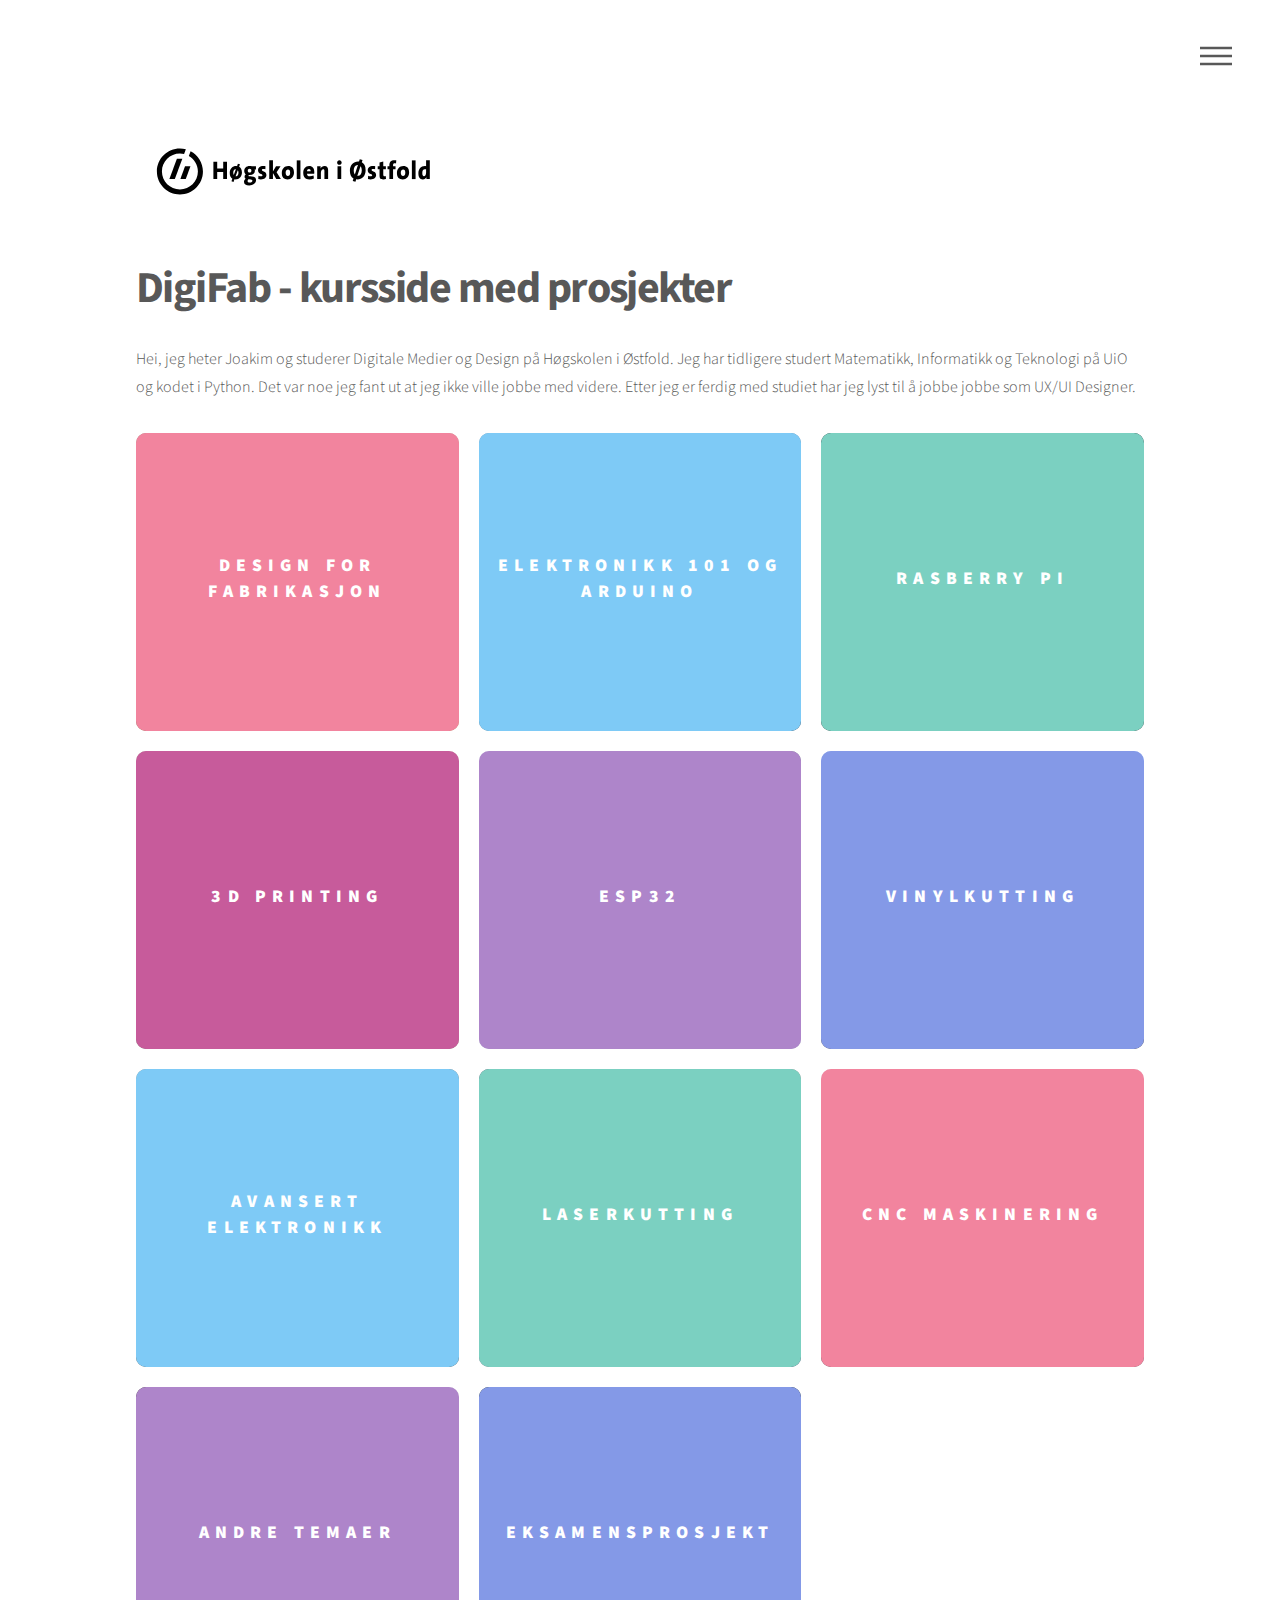
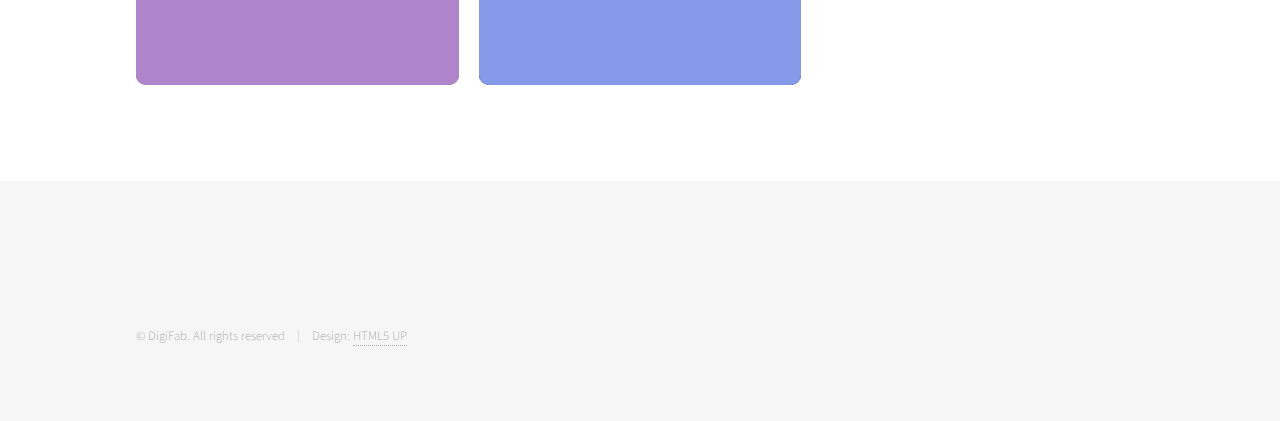
==== docs/index.html @ e762341c "meny, footer" ====
<!DOCTYPE HTML>
<!--
	Phantom by HTML5 UP
	html5up.net | @ajlkn
	Free for personal and commercial use under the CCA 3.0 license (html5up.net/license)
-->
<html>
	<head>
		<title>DigiFab Prosjekter</title>
		<meta charset="utf-8" />
		<meta name="viewport" content="width=device-width, initial-scale=1, user-scalable=no" />
		<link rel="stylesheet" href="assets/css/main.css" />
		<noscript><link rel="stylesheet" href="assets/css/noscript.css" /></noscript>
	</head>
	<body class="is-preload">
		<!-- Wrapper -->
			<div id="wrapper">

				<!-- Header -->
					<header id="header">
						<div class="inner">

							<!-- Logo -->
								<a href="index.html" class="logo">
									<span class="symbol"><img src="images/hiof-logo.svg"  >
								</a>

							<!-- Nav -->
							<nav>
								<ul>
									<li><a href="#menu">Menu</a></li>
								</ul>
							</nav>

						</div>
					</header>

					<!-- Menu -->
					<nav id="menu">
						<h2>Menu</h2>
						<ul>
							<li><a href="index.html">Home</a></li>
							<li><a href="elements.html">Elements</a></li>
						</ul>
					</nav>

				<!-- Main -->
					<div id="main">
						<div class="inner">
							<header>
								<h1>DigiFab - kursside med prosjekter</h1>
								<p>Hei, jeg heter Joakim og studerer Digitale Medier og Design på Høgskolen i Østfold. Jeg har tidligere studert Matematikk, Informatikk og Teknologi på UiO og kodet i Python.
									Det var noe jeg fant ut at jeg ikke ville jobbe med videre. Etter jeg er ferdig med studiet har jeg lyst til å jobbe jobbe som UX/UI Designer. </p>	
							</header>
							<section class="tiles">
								<article class="style1">
									<span class="image">
										<img src="images/pic01.jpg" alt="" />
									</span>
									<a href="design_for_fabrikasjon.html">
										<h2>Design for fabrikasjon</h2>
										<div class="content">
											<p>Sed nisl arcu euismod sit amet nisi lorem etiam dolor veroeros et feugiat.</p>
										</div>
									</a>
								</article>
								<article class="style2">
									<span class="image">
										<img src="images/pic02.jpg" alt="" />
									</span>
									<a href="generic.html">
										<h2>Elektronikk 101 og Arduino</h2>
										<div class="content">
											<p>Sed nisl arcu euismod sit amet nisi lorem etiam dolor veroeros et feugiat.</p>
										</div>
									</a>
								</article>
								<article class="style3">
									<span class="image">
										<img src="images/pic03.jpg" alt="" />
									</span>
									<a href="generic.html">
										<h2>Rasberry Pi</h2>
										<div class="content">
											<p>Sed nisl arcu euismod sit amet nisi lorem etiam dolor veroeros et feugiat.</p>
										</div>
									</a>
								</article>
								<article class="style4">
									<span class="image">
										<img src="images/pic04.jpg" alt="" />
									</span>
									<a href="generic.html">
										<h2>3D Printing</h2>
										<div class="content">
											<p>Sed nisl arcu euismod sit amet nisi lorem etiam dolor veroeros et feugiat.</p>
										</div>
									</a>
								</article>
								<article class="style5">
									<span class="image">
										<img src="images/pic05.jpg" alt="" />
									</span>
									<a href="generic.html">
										<h2>ESP32</h2>
										<div class="content">
											<p>Sed nisl arcu euismod sit amet nisi lorem etiam dolor veroeros et feugiat.</p>
										</div>
									</a>
								</article>
								<article class="style6">
									<span class="image">
										<img src="images/pic06.jpg" alt="" />
									</span>
									<a href="generic.html">
										<h2>Vinylkutting</h2>
										<div class="content">
											<p>Sed nisl arcu euismod sit amet nisi lorem etiam dolor veroeros et feugiat.</p>
										</div>
									</a>
								</article>
								<article class="style2">
									<span class="image">
										<img src="images/pic07.jpg" alt="" />
									</span>
									<a href="generic.html">
										<h2>Avansert elektronikk</h2>
										<div class="content">
											<p>Sed nisl arcu euismod sit amet nisi lorem etiam dolor veroeros et feugiat.</p>
										</div>
									</a>
								</article>
								<article class="style3">
									<span class="image">
										<img src="images/pic08.jpg" alt="" />
									</span>
									<a href="generic.html">
										<h2>Laserkutting</h2>
										<div class="content">
											<p>Sed nisl arcu euismod sit amet nisi lorem etiam dolor veroeros et feugiat.</p>
										</div>
									</a>
								</article>
								<article class="style1">
									<span class="image">
										<img src="images/pic09.jpg" alt="" />
									</span>
									<a href="generic.html">
										<h2>CNC Maskinering</h2>
										<div class="content">
											<p>Sed nisl arcu euismod sit amet nisi lorem etiam dolor veroeros et feugiat.</p>
										</div>
									</a>
								</article>
								<article class="style5">
									<span class="image">
										<img src="images/pic10.jpg" alt="" />
									</span>
									<a href="generic.html">
										<h2>Andre temaer</h2>
										<div class="content">
											<p>Sed nisl arcu euismod sit amet nisi lorem etiam dolor veroeros et feugiat.</p>
										</div>
									</a>
								</article>
								<article class="style6">
									<span class="image">
										<img src="images/pic11.jpg" alt="" />
									</span>
									<a href="generic.html">
										<h2>Eksamensprosjekt</h2>
										<div class="content">
											<p>Sed nisl arcu euismod sit amet nisi lorem etiam dolor veroeros et feugiat.</p>
										</div>
									</a>
								</article>

							</section>
						</div>
					</div>

				<!-- Footer -->
					<footer id="footer">
						<div class="inner">
							<ul class="copyright">
								<li>&copy; DigiFab. All rights reserved</li><li>Design: <a href="http://html5up.net">HTML5 UP</a></li>
							</ul>
						</div>
					</footer>

			</div>

		<!-- Scripts -->
			<script src="assets/js/jquery.min.js"></script>
			<script src="assets/js/browser.min.js"></script>
			<script src="assets/js/breakpoints.min.js"></script>
			<script src="assets/js/util.js"></script>
			<script src="assets/js/main.js"></script>

	</body>
</html>
---- docs/assets/css/main.css ----
@import url(fontawesome-all.min.css);
@import url("https://fonts.googleapis.com/css?family=Source+Sans+Pro:300,700,900");

/*
	Phantom by HTML5 UP
	html5up.net | @ajlkn
	Free for personal and commercial use under the CCA 3.0 license (html5up.net/license)
*/

html, body, div, span, applet, object,
iframe, h1, h2, h3, h4, h5, h6, p, blockquote,
pre, a, abbr, acronym, address, big, cite,
code, del, dfn, em, img, ins, kbd, q, s, samp,
small, strike, strong, sub, sup, tt, var, b,
u, i, center, dl, dt, dd, ol, ul, li, fieldset,
form, label, legend, table, caption, tbody,
tfoot, thead, tr, th, td, article, aside,
canvas, details, embed, figure, figcaption,
footer, header, hgroup, menu, nav, output, ruby,
section, summary, time, mark, audio, video {
	margin: 0;
	padding: 0;
	border: 0;
	font-size: 100%;
	font: inherit;
	vertical-align: baseline;}

article, aside, details, figcaption, figure,
footer, header, hgroup, menu, nav, section {
	display: block;}

body {
	line-height: 1;
}

ol, ul {
	list-style: none;
}

blockquote, q {
	quotes: none;
}

	blockquote:before, blockquote:after, q:before, q:after {
		content: '';
		content: none;
	}

table {
	border-collapse: collapse;
	border-spacing: 0;
}

body {
	-webkit-text-size-adjust: none;
}

mark {
	background-color: transparent;
	color: inherit;
}

input::-moz-focus-inner {
	border: 0;
	padding: 0;
}

input, select, textarea {
	-moz-appearance: none;
	-webkit-appearance: none;
	-ms-appearance: none;
	appearance: none;
}

/* Basic */

	@-ms-viewport {
		width: device-width;
	}

	body {
		-ms-overflow-style: scrollbar;
	}

	@media screen and (max-width: 480px) {

		html, body {
			min-width: 320px;
		}

	}

	html {
		box-sizing: border-box;
	}

	*, *:before, *:after {
		box-sizing: inherit;
	}

	body {
		background: #ffffff;
	}

		body.is-preload *, body.is-preload *:before, body.is-preload *:after {
			-moz-animation: none !important;
			-webkit-animation: none !important;
			-ms-animation: none !important;
			animation: none !important;
			-moz-transition: none !important;
			-webkit-transition: none !important;
			-ms-transition: none !important;
			transition: none !important;
		}

/* Type */

	body, input, select, textarea {
		color: #585858;
		font-family: "Source Sans Pro", Helvetica, sans-serif;
		font-size: 16pt;
		font-weight: 300;
		line-height: 1.75;
	}

		@media screen and (max-width: 1680px) {

			body, input, select, textarea {
				font-size: 14pt;
			}

		}

		@media screen and (max-width: 1280px) {

			body, input, select, textarea {
				font-size: 12pt;
			}

		}

	a {
		-moz-transition: border-bottom-color 0.2s ease, color 0.2s ease;
		-webkit-transition: border-bottom-color 0.2s ease, color 0.2s ease;
		-ms-transition: border-bottom-color 0.2s ease, color 0.2s ease;
		transition: border-bottom-color 0.2s ease, color 0.2s ease;
		text-decoration: none;
		color: #585858;
		border-bottom: dotted 1px rgba(88, 88, 88, 0.5);
	}

		a:hover {
			border-bottom-color: transparent;
			color: #f2849e !important;
		}

	strong, b {
		font-weight: 900;
	}

	em, i {
		font-style: italic;
	}

	p {
		margin: 0 0 2em 0;
	}

	h1 {
		font-size: 2.75em;
		font-weight: 700;
		line-height: 1.3;
		margin: 0 0 1em 0;
		letter-spacing: -0.035em;
	}

		h1 a {
			color: inherit;
		}

		@media screen and (max-width: 736px) {

			h1 {
				font-size: 2em;
				margin: 0 0 1em 0;
			}

		}

		@media screen and (max-width: 360px) {

			h1 {
				font-size: 1.75em;
			}

		}

	h2, h3, h4, h5, h6 {
		font-weight: 900;
		line-height: 1.5;
		margin: 0 0 2em 0;
		text-transform: uppercase;
		letter-spacing: 0.35em;
	}

		h2 a, h3 a, h4 a, h5 a, h6 a {
			color: inherit;
		}

	h2 {
		font-size: 1.1em;
	}

	h3 {
		font-size: 1em;
	}

	h4 {
		font-size: 0.8em;
	}

	h5 {
		font-size: 0.8em;
	}

	h6 {
		font-size: 0.8em;
	}

	@media screen and (max-width: 980px) {

		h1 br, h2 br, h3 br, h4 br, h5 br, h6 br {
			display: none;
		}

	}

	@media screen and (max-width: 736px) {

		h2 {
			font-size: 1em;
		}

		h3 {
			font-size: 0.8em;
		}

	}

	sub {
		font-size: 0.8em;
		position: relative;
		top: 0.5em;
	}

	sup {
		font-size: 0.8em;
		position: relative;
		top: -0.5em;
	}

	blockquote {
		border-left: solid 4px #c9c9c9;
		font-style: italic;
		margin: 0 0 2em 0;
		padding: 0.5em 0 0.5em 2em;
	}

	code {
		background: rgba(144, 144, 144, 0.075);
		border-radius: 4px;
		border: solid 1px #c9c9c9;
		font-family: "Courier New", monospace;
		font-size: 0.9em;
		margin: 0 0.25em;
		padding: 0.25em 0.65em;
	}

	pre {
		-webkit-overflow-scrolling: touch;
		font-family: "Courier New", monospace;
		font-size: 0.9em;
		margin: 0 0 2em 0;
	}

		pre code {
			display: block;
			line-height: 1.75;
			padding: 1em 1.5em;
			overflow-x: auto;
		}

	hr {
		border: 0;
		border-bottom: solid 1px #c9c9c9;
		margin: 2em 0;
	}

		hr.major {
			margin: 3em 0;
		}

	.align-left {
		text-align: left;
	}

	.align-center {
		text-align: center;
	}

	.align-right {
		text-align: right;
	}

/* Row */

	.row {
		display: flex;
		flex-wrap: wrap;
		box-sizing: border-box;
		align-items: stretch;
	}

		.row > * {
			box-sizing: border-box;
		}

		.row.gtr-uniform > * > :last-child {
			margin-bottom: 0;
		}

		.row.aln-left {
			justify-content: flex-start;
		}

		.row.aln-center {
			justify-content: center;
		}

		.row.aln-right {
			justify-content: flex-end;
		}

		.row.aln-top {
			align-items: flex-start;
		}

		.row.aln-middle {
			align-items: center;
		}

		.row.aln-bottom {
			align-items: flex-end;
		}

		.row > .imp {
			order: -1;
		}

		.row > .col-1 {
			width: 8.33333%;
		}

		.row > .off-1 {
			margin-left: 8.33333%;
		}

		.row > .col-2 {
			width: 16.66667%;
		}

		.row > .off-2 {
			margin-left: 16.66667%;
		}

		.row > .col-3 {
			width: 25%;
		}

		.row > .off-3 {
			margin-left: 25%;
		}

		.row > .col-4 {
			width: 33.33333%;
		}

		.row > .off-4 {
			margin-left: 33.33333%;
		}

		.row > .col-5 {
			width: 41.66667%;
		}

		.row > .off-5 {
			margin-left: 41.66667%;
		}

		.row > .col-6 {
			width: 50%;
		}

		.row > .off-6 {
			margin-left: 50%;
		}

		.row > .col-7 {
			width: 58.33333%;
		}

		.row > .off-7 {
			margin-left: 58.33333%;
		}

		.row > .col-8 {
			width: 66.66667%;
		}

		.row > .off-8 {
			margin-left: 66.66667%;
		}

		.row > .col-9 {
			width: 75%;
		}

		.row > .off-9 {
			margin-left: 75%;
		}

		.row > .col-10 {
			width: 83.33333%;
		}

		.row > .off-10 {
			margin-left: 83.33333%;
		}

		.row > .col-11 {
			width: 91.66667%;
		}

		.row > .off-11 {
			margin-left: 91.66667%;
		}

		.row > .col-12 {
			width: 100%;
		}

		.row > .off-12 {
			margin-left: 100%;
		}

		.row.gtr-0 {
			margin-top: 0;
			margin-left: 0em;
		}

			.row.gtr-0 > * {
				padding: 0 0 0 0em;
			}

			.row.gtr-0.gtr-uniform {
				margin-top: 0em;
			}

				.row.gtr-0.gtr-uniform > * {
					padding-top: 0em;
				}

		.row.gtr-25 {
			margin-top: 0;
			margin-left: -0.5em;
		}

			.row.gtr-25 > * {
				padding: 0 0 0 0.5em;
			}

			.row.gtr-25.gtr-uniform {
				margin-top: -0.5em;
			}

				.row.gtr-25.gtr-uniform > * {
					padding-top: 0.5em;
				}

		.row.gtr-50 {
			margin-top: 0;
			margin-left: -1em;
		}

			.row.gtr-50 > * {
				padding: 0 0 0 1em;
			}

			.row.gtr-50.gtr-uniform {
				margin-top: -1em;
			}

				.row.gtr-50.gtr-uniform > * {
					padding-top: 1em;
				}

		.row {
			margin-top: 0;
			margin-left: -2em;
		}

			.row > * {
				padding: 0 0 0 2em;
			}

			.row.gtr-uniform {
				margin-top: -2em;
			}

				.row.gtr-uniform > * {
					padding-top: 2em;
				}

		.row.gtr-150 {
			margin-top: 0;
			margin-left: -3em;
		}

			.row.gtr-150 > * {
				padding: 0 0 0 3em;
			}

			.row.gtr-150.gtr-uniform {
				margin-top: -3em;
			}

				.row.gtr-150.gtr-uniform > * {
					padding-top: 3em;
				}

		.row.gtr-200 {
			margin-top: 0;
			margin-left: -4em;
		}

			.row.gtr-200 > * {
				padding: 0 0 0 4em;
			}

			.row.gtr-200.gtr-uniform {
				margin-top: -4em;
			}

				.row.gtr-200.gtr-uniform > * {
					padding-top: 4em;
				}

		@media screen and (max-width: 1680px) {

			.row {
				display: flex;
				flex-wrap: wrap;
				box-sizing: border-box;
				align-items: stretch;
			}

				.row > * {
					box-sizing: border-box;
				}

				.row.gtr-uniform > * > :last-child {
					margin-bottom: 0;
				}

				.row.aln-left {
					justify-content: flex-start;
				}

				.row.aln-center {
					justify-content: center;
				}

				.row.aln-right {
					justify-content: flex-end;
				}

				.row.aln-top {
					align-items: flex-start;
				}

				.row.aln-middle {
					align-items: center;
				}

				.row.aln-bottom {
					align-items: flex-end;
				}

				.row > .imp-xlarge {
					order: -1;
				}

				.row > .col-1-xlarge {
					width: 8.33333%;
				}

				.row > .off-1-xlarge {
					margin-left: 8.33333%;
				}

				.row > .col-2-xlarge {
					width: 16.66667%;
				}

				.row > .off-2-xlarge {
					margin-left: 16.66667%;
				}

				.row > .col-3-xlarge {
					width: 25%;
				}

				.row > .off-3-xlarge {
					margin-left: 25%;
				}

				.row > .col-4-xlarge {
					width: 33.33333%;
				}

				.row > .off-4-xlarge {
					margin-left: 33.33333%;
				}

				.row > .col-5-xlarge {
					width: 41.66667%;
				}

				.row > .off-5-xlarge {
					margin-left: 41.66667%;
				}

				.row > .col-6-xlarge {
					width: 50%;
				}

				.row > .off-6-xlarge {
					margin-left: 50%;
				}

				.row > .col-7-xlarge {
					width: 58.33333%;
				}

				.row > .off-7-xlarge {
					margin-left: 58.33333%;
				}

				.row > .col-8-xlarge {
					width: 66.66667%;
				}

				.row > .off-8-xlarge {
					margin-left: 66.66667%;
				}

				.row > .col-9-xlarge {
					width: 75%;
				}

				.row > .off-9-xlarge {
					margin-left: 75%;
				}

				.row > .col-10-xlarge {
					width: 83.33333%;
				}

				.row > .off-10-xlarge {
					margin-left: 83.33333%;
				}

				.row > .col-11-xlarge {
					width: 91.66667%;
				}

				.row > .off-11-xlarge {
					margin-left: 91.66667%;
				}

				.row > .col-12-xlarge {
					width: 100%;
				}

				.row > .off-12-xlarge {
					margin-left: 100%;
				}

				.row.gtr-0 {
					margin-top: 0;
					margin-left: 0em;
				}

					.row.gtr-0 > * {
						padding: 0 0 0 0em;
					}

					.row.gtr-0.gtr-uniform {
						margin-top: 0em;
					}

						.row.gtr-0.gtr-uniform > * {
							padding-top: 0em;
						}

				.row.gtr-25 {
					margin-top: 0;
					margin-left: -0.5em;
				}

					.row.gtr-25 > * {
						padding: 0 0 0 0.5em;
					}

					.row.gtr-25.gtr-uniform {
						margin-top: -0.5em;
					}

						.row.gtr-25.gtr-uniform > * {
							padding-top: 0.5em;
						}

				.row.gtr-50 {
					margin-top: 0;
					margin-left: -1em;
				}

					.row.gtr-50 > * {
						padding: 0 0 0 1em;
					}

					.row.gtr-50.gtr-uniform {
						margin-top: -1em;
					}

						.row.gtr-50.gtr-uniform > * {
							padding-top: 1em;
						}

				.row {
					margin-top: 0;
					margin-left: -2em;
				}

					.row > * {
						padding: 0 0 0 2em;
					}

					.row.gtr-uniform {
						margin-top: -2em;
					}

						.row.gtr-uniform > * {
							padding-top: 2em;
						}

				.row.gtr-150 {
					margin-top: 0;
					margin-left: -3em;
				}

					.row.gtr-150 > * {
						padding: 0 0 0 3em;
					}

					.row.gtr-150.gtr-uniform {
						margin-top: -3em;
					}

						.row.gtr-150.gtr-uniform > * {
							padding-top: 3em;
						}

				.row.gtr-200 {
					margin-top: 0;
					margin-left: -4em;
				}

					.row.gtr-200 > * {
						padding: 0 0 0 4em;
					}

					.row.gtr-200.gtr-uniform {
						margin-top: -4em;
					}

						.row.gtr-200.gtr-uniform > * {
							padding-top: 4em;
						}

		}

		@media screen and (max-width: 1280px) {

			.row {
				display: flex;
				flex-wrap: wrap;
				box-sizing: border-box;
				align-items: stretch;
			}

				.row > * {
					box-sizing: border-box;
				}

				.row.gtr-uniform > * > :last-child {
					margin-bottom: 0;
				}

				.row.aln-left {
					justify-content: flex-start;
				}

				.row.aln-center {
					justify-content: center;
				}

				.row.aln-right {
					justify-content: flex-end;
				}

				.row.aln-top {
					align-items: flex-start;
				}

				.row.aln-middle {
					align-items: center;
				}

				.row.aln-bottom {
					align-items: flex-end;
				}

				.row > .imp-large {
					order: -1;
				}

				.row > .col-1-large {
					width: 8.33333%;
				}

				.row > .off-1-large {
					margin-left: 8.33333%;
				}

				.row > .col-2-large {
					width: 16.66667%;
				}

				.row > .off-2-large {
					margin-left: 16.66667%;
				}

				.row > .col-3-large {
					width: 25%;
				}

				.row > .off-3-large {
					margin-left: 25%;
				}

				.row > .col-4-large {
					width: 33.33333%;
				}

				.row > .off-4-large {
					margin-left: 33.33333%;
				}

				.row > .col-5-large {
					width: 41.66667%;
				}

				.row > .off-5-large {
					margin-left: 41.66667%;
				}

				.row > .col-6-large {
					width: 50%;
				}

				.row > .off-6-large {
					margin-left: 50%;
				}

				.row > .col-7-large {
					width: 58.33333%;
				}

				.row > .off-7-large {
					margin-left: 58.33333%;
				}

				.row > .col-8-large {
					width: 66.66667%;
				}

				.row > .off-8-large {
					margin-left: 66.66667%;
				}

				.row > .col-9-large {
					width: 75%;
				}

				.row > .off-9-large {
					margin-left: 75%;
				}

				.row > .col-10-large {
					width: 83.33333%;
				}

				.row > .off-10-large {
					margin-left: 83.33333%;
				}

				.row > .col-11-large {
					width: 91.66667%;
				}

				.row > .off-11-large {
					margin-left: 91.66667%;
				}

				.row > .col-12-large {
					width: 100%;
				}

				.row > .off-12-large {
					margin-left: 100%;
				}

				.row.gtr-0 {
					margin-top: 0;
					margin-left: 0em;
				}

					.row.gtr-0 > * {
						padding: 0 0 0 0em;
					}

					.row.gtr-0.gtr-uniform {
						margin-top: 0em;
					}

						.row.gtr-0.gtr-uniform > * {
							padding-top: 0em;
						}

				.row.gtr-25 {
					margin-top: 0;
					margin-left: -0.5em;
				}

					.row.gtr-25 > * {
						padding: 0 0 0 0.5em;
					}

					.row.gtr-25.gtr-uniform {
						margin-top: -0.5em;
					}

						.row.gtr-25.gtr-uniform > * {
							padding-top: 0.5em;
						}

				.row.gtr-50 {
					margin-top: 0;
					margin-left: -1em;
				}

					.row.gtr-50 > * {
						padding: 0 0 0 1em;
					}

					.row.gtr-50.gtr-uniform {
						margin-top: -1em;
					}

						.row.gtr-50.gtr-uniform > * {
							padding-top: 1em;
						}

				.row {
					margin-top: 0;
					margin-left: -2em;
				}

					.row > * {
						padding: 0 0 0 2em;
					}

					.row.gtr-uniform {
						margin-top: -2em;
					}

						.row.gtr-uniform > * {
							padding-top: 2em;
						}

				.row.gtr-150 {
					margin-top: 0;
					margin-left: -3em;
				}

					.row.gtr-150 > * {
						padding: 0 0 0 3em;
					}

					.row.gtr-150.gtr-uniform {
						margin-top: -3em;
					}

						.row.gtr-150.gtr-uniform > * {
							padding-top: 3em;
						}

				.row.gtr-200 {
					margin-top: 0;
					margin-left: -4em;
				}

					.row.gtr-200 > * {
						padding: 0 0 0 4em;
					}

					.row.gtr-200.gtr-uniform {
						margin-top: -4em;
					}

						.row.gtr-200.gtr-uniform > * {
							padding-top: 4em;
						}

		}

		@media screen and (max-width: 980px) {

			.row {
				display: flex;
				flex-wrap: wrap;
				box-sizing: border-box;
				align-items: stretch;
			}

				.row > * {
					box-sizing: border-box;
				}

				.row.gtr-uniform > * > :last-child {
					margin-bottom: 0;
				}

				.row.aln-left {
					justify-content: flex-start;
				}

				.row.aln-center {
					justify-content: center;
				}

				.row.aln-right {
					justify-content: flex-end;
				}

				.row.aln-top {
					align-items: flex-start;
				}

				.row.aln-middle {
					align-items: center;
				}

				.row.aln-bottom {
					align-items: flex-end;
				}

				.row > .imp-medium {
					order: -1;
				}

				.row > .col-1-medium {
					width: 8.33333%;
				}

				.row > .off-1-medium {
					margin-left: 8.33333%;
				}

				.row > .col-2-medium {
					width: 16.66667%;
				}

				.row > .off-2-medium {
					margin-left: 16.66667%;
				}

				.row > .col-3-medium {
					width: 25%;
				}

				.row > .off-3-medium {
					margin-left: 25%;
				}

				.row > .col-4-medium {
					width: 33.33333%;
				}

				.row > .off-4-medium {
					margin-left: 33.33333%;
				}

				.row > .col-5-medium {
					width: 41.66667%;
				}

				.row > .off-5-medium {
					margin-left: 41.66667%;
				}

				.row > .col-6-medium {
					width: 50%;
				}

				.row > .off-6-medium {
					margin-left: 50%;
				}

				.row > .col-7-medium {
					width: 58.33333%;
				}

				.row > .off-7-medium {
					margin-left: 58.33333%;
				}

				.row > .col-8-medium {
					width: 66.66667%;
				}

				.row > .off-8-medium {
					margin-left: 66.66667%;
				}

				.row > .col-9-medium {
					width: 75%;
				}

				.row > .off-9-medium {
					margin-left: 75%;
				}

				.row > .col-10-medium {
					width: 83.33333%;
				}

				.row > .off-10-medium {
					margin-left: 83.33333%;
				}

				.row > .col-11-medium {
					width: 91.66667%;
				}

				.row > .off-11-medium {
					margin-left: 91.66667%;
				}

				.row > .col-12-medium {
					width: 100%;
				}

				.row > .off-12-medium {
					margin-left: 100%;
				}

				.row.gtr-0 {
					margin-top: 0;
					margin-left: 0em;
				}

					.row.gtr-0 > * {
						padding: 0 0 0 0em;
					}

					.row.gtr-0.gtr-uniform {
						margin-top: 0em;
					}

						.row.gtr-0.gtr-uniform > * {
							padding-top: 0em;
						}

				.row.gtr-25 {
					margin-top: 0;
					margin-left: -0.375em;
				}

					.row.gtr-25 > * {
						padding: 0 0 0 0.375em;
					}

					.row.gtr-25.gtr-uniform {
						margin-top: -0.375em;
					}

						.row.gtr-25.gtr-uniform > * {
							padding-top: 0.375em;
						}

				.row.gtr-50 {
					margin-top: 0;
					margin-left: -0.75em;
				}

					.row.gtr-50 > * {
						padding: 0 0 0 0.75em;
					}

					.row.gtr-50.gtr-uniform {
						margin-top: -0.75em;
					}

						.row.gtr-50.gtr-uniform > * {
							padding-top: 0.75em;
						}

				.row {
					margin-top: 0;
					margin-left: -1.5em;
				}

					.row > * {
						padding: 0 0 0 1.5em;
					}

					.row.gtr-uniform {
						margin-top: -1.5em;
					}

						.row.gtr-uniform > * {
							padding-top: 1.5em;
						}

				.row.gtr-150 {
					margin-top: 0;
					margin-left: -2.25em;
				}

					.row.gtr-150 > * {
						padding: 0 0 0 2.25em;
					}

					.row.gtr-150.gtr-uniform {
						margin-top: -2.25em;
					}

						.row.gtr-150.gtr-uniform > * {
							padding-top: 2.25em;
						}

				.row.gtr-200 {
					margin-top: 0;
					margin-left: -3em;
				}

					.row.gtr-200 > * {
						padding: 0 0 0 3em;
					}

					.row.gtr-200.gtr-uniform {
						margin-top: -3em;
					}

						.row.gtr-200.gtr-uniform > * {
							padding-top: 3em;
						}

		}

		@media screen and (max-width: 736px) {

			.row {
				display: flex;
				flex-wrap: wrap;
				box-sizing: border-box;
				align-items: stretch;
			}

				.row > * {
					box-sizing: border-box;
				}

				.row.gtr-uniform > * > :last-child {
					margin-bottom: 0;
				}

				.row.aln-left {
					justify-content: flex-start;
				}

				.row.aln-center {
					justify-content: center;
				}

				.row.aln-right {
					justify-content: flex-end;
				}

				.row.aln-top {
					align-items: flex-start;
				}

				.row.aln-middle {
					align-items: center;
				}

				.row.aln-bottom {
					align-items: flex-end;
				}

				.row > .imp-small {
					order: -1;
				}

				.row > .col-1-small {
					width: 8.33333%;
				}

				.row > .off-1-small {
					margin-left: 8.33333%;
				}

				.row > .col-2-small {
					width: 16.66667%;
				}

				.row > .off-2-small {
					margin-left: 16.66667%;
				}

				.row > .col-3-small {
					width: 25%;
				}

				.row > .off-3-small {
					margin-left: 25%;
				}

				.row > .col-4-small {
					width: 33.33333%;
				}

				.row > .off-4-small {
					margin-left: 33.33333%;
				}

				.row > .col-5-small {
					width: 41.66667%;
				}

				.row > .off-5-small {
					margin-left: 41.66667%;
				}

				.row > .col-6-small {
					width: 50%;
				}

				.row > .off-6-small {
					margin-left: 50%;
				}

				.row > .col-7-small {
					width: 58.33333%;
				}

				.row > .off-7-small {
					margin-left: 58.33333%;
				}

				.row > .col-8-small {
					width: 66.66667%;
				}

				.row > .off-8-small {
					margin-left: 66.66667%;
				}

				.row > .col-9-small {
					width: 75%;
				}

				.row > .off-9-small {
					margin-left: 75%;
				}

				.row > .col-10-small {
					width: 83.33333%;
				}

				.row > .off-10-small {
					margin-left: 83.33333%;
				}

				.row > .col-11-small {
					width: 91.66667%;
				}

				.row > .off-11-small {
					margin-left: 91.66667%;
				}

				.row > .col-12-small {
					width: 100%;
				}

				.row > .off-12-small {
					margin-left: 100%;
				}

				.row.gtr-0 {
					margin-top: 0;
					margin-left: 0em;
				}

					.row.gtr-0 > * {
						padding: 0 0 0 0em;
					}

					.row.gtr-0.gtr-uniform {
						margin-top: 0em;
					}

						.row.gtr-0.gtr-uniform > * {
							padding-top: 0em;
						}

				.row.gtr-25 {
					margin-top: 0;
					margin-left: -0.25em;
				}

					.row.gtr-25 > * {
						padding: 0 0 0 0.25em;
					}

					.row.gtr-25.gtr-uniform {
						margin-top: -0.25em;
					}

						.row.gtr-25.gtr-uniform > * {
							padding-top: 0.25em;
						}

				.row.gtr-50 {
					margin-top: 0;
					margin-left: -0.5em;
				}

					.row.gtr-50 > * {
						padding: 0 0 0 0.5em;
					}

					.row.gtr-50.gtr-uniform {
						margin-top: -0.5em;
					}

						.row.gtr-50.gtr-uniform > * {
							padding-top: 0.5em;
						}

				.row {
					margin-top: 0;
					margin-left: -1em;
				}

					.row > * {
						padding: 0 0 0 1em;
					}

					.row.gtr-uniform {
						margin-top: -1em;
					}

						.row.gtr-uniform > * {
							padding-top: 1em;
						}

				.row.gtr-150 {
					margin-top: 0;
					margin-left: -1.5em;
				}

					.row.gtr-150 > * {
						padding: 0 0 0 1.5em;
					}

					.row.gtr-150.gtr-uniform {
						margin-top: -1.5em;
					}

						.row.gtr-150.gtr-uniform > * {
							padding-top: 1.5em;
						}

				.row.gtr-200 {
					margin-top: 0;
					margin-left: -2em;
				}

					.row.gtr-200 > * {
						padding: 0 0 0 2em;
					}

					.row.gtr-200.gtr-uniform {
						margin-top: -2em;
					}

						.row.gtr-200.gtr-uniform > * {
							padding-top: 2em;
						}

		}

		@media screen and (max-width: 480px) {

			.row {
				display: flex;
				flex-wrap: wrap;
				box-sizing: border-box;
				align-items: stretch;
			}

				.row > * {
					box-sizing: border-box;
				}

				.row.gtr-uniform > * > :last-child {
					margin-bottom: 0;
				}

				.row.aln-left {
					justify-content: flex-start;
				}

				.row.aln-center {
					justify-content: center;
				}

				.row.aln-right {
					justify-content: flex-end;
				}

				.row.aln-top {
					align-items: flex-start;
				}

				.row.aln-middle {
					align-items: center;
				}

				.row.aln-bottom {
					align-items: flex-end;
				}

				.row > .imp-xsmall {
					order: -1;
				}

				.row > .col-1-xsmall {
					width: 8.33333%;
				}

				.row > .off-1-xsmall {
					margin-left: 8.33333%;
				}

				.row > .col-2-xsmall {
					width: 16.66667%;
				}

				.row > .off-2-xsmall {
					margin-left: 16.66667%;
				}

				.row > .col-3-xsmall {
					width: 25%;
				}

				.row > .off-3-xsmall {
					margin-left: 25%;
				}

				.row > .col-4-xsmall {
					width: 33.33333%;
				}

				.row > .off-4-xsmall {
					margin-left: 33.33333%;
				}

				.row > .col-5-xsmall {
					width: 41.66667%;
				}

				.row > .off-5-xsmall {
					margin-left: 41.66667%;
				}

				.row > .col-6-xsmall {
					width: 50%;
				}

				.row > .off-6-xsmall {
					margin-left: 50%;
				}

				.row > .col-7-xsmall {
					width: 58.33333%;
				}

				.row > .off-7-xsmall {
					margin-left: 58.33333%;
				}

				.row > .col-8-xsmall {
					width: 66.66667%;
				}

				.row > .off-8-xsmall {
					margin-left: 66.66667%;
				}

				.row > .col-9-xsmall {
					width: 75%;
				}

				.row > .off-9-xsmall {
					margin-left: 75%;
				}

				.row > .col-10-xsmall {
					width: 83.33333%;
				}

				.row > .off-10-xsmall {
					margin-left: 83.33333%;
				}

				.row > .col-11-xsmall {
					width: 91.66667%;
				}

				.row > .off-11-xsmall {
					margin-left: 91.66667%;
				}

				.row > .col-12-xsmall {
					width: 100%;
				}

				.row > .off-12-xsmall {
					margin-left: 100%;
				}

				.row.gtr-0 {
					margin-top: 0;
					margin-left: 0em;
				}

					.row.gtr-0 > * {
						padding: 0 0 0 0em;
					}

					.row.gtr-0.gtr-uniform {
						margin-top: 0em;
					}

						.row.gtr-0.gtr-uniform > * {
							padding-top: 0em;
						}

				.row.gtr-25 {
					margin-top: 0;
					margin-left: -0.25em;
				}

					.row.gtr-25 > * {
						padding: 0 0 0 0.25em;
					}

					.row.gtr-25.gtr-uniform {
						margin-top: -0.25em;
					}

						.row.gtr-25.gtr-uniform > * {
							padding-top: 0.25em;
						}

				.row.gtr-50 {
					margin-top: 0;
					margin-left: -0.5em;
				}

					.row.gtr-50 > * {
						padding: 0 0 0 0.5em;
					}

					.row.gtr-50.gtr-uniform {
						margin-top: -0.5em;
					}

						.row.gtr-50.gtr-uniform > * {
							padding-top: 0.5em;
						}

				.row {
					margin-top: 0;
					margin-left: -1em;
				}

					.row > * {
						padding: 0 0 0 1em;
					}

					.row.gtr-uniform {
						margin-top: -1em;
					}

						.row.gtr-uniform > * {
							padding-top: 1em;
						}

				.row.gtr-150 {
					margin-top: 0;
					margin-left: -1.5em;
				}

					.row.gtr-150 > * {
						padding: 0 0 0 1.5em;
					}

					.row.gtr-150.gtr-uniform {
						margin-top: -1.5em;
					}

						.row.gtr-150.gtr-uniform > * {
							padding-top: 1.5em;
						}

				.row.gtr-200 {
					margin-top: 0;
					margin-left: -2em;
				}

					.row.gtr-200 > * {
						padding: 0 0 0 2em;
					}

					.row.gtr-200.gtr-uniform {
						margin-top: -2em;
					}

						.row.gtr-200.gtr-uniform > * {
							padding-top: 2em;
						}

		}

/* Section/Article */

	section.special, article.special {
		text-align: center;
	}

	header p {
		margin-top: -1em;
	}

	@media screen and (max-width: 736px) {

		header p {
			margin-top: 0;
		}

	}

/* Icon */

	.icon {
		text-decoration: none;
		border-bottom: none;
		position: relative;
	}

		.icon:before {
			-moz-osx-font-smoothing: grayscale;
			-webkit-font-smoothing: antialiased;
			display: inline-block;
			font-style: normal;
			font-variant: normal;
			text-rendering: auto;
			line-height: 1;
			text-transform: none !important;
			font-family: 'Font Awesome 5 Free';
			font-weight: 400;
		}

		.icon > .label {
			display: none;
		}

		.icon:before {
			line-height: inherit;
		}

		.icon.solid:before {
			font-weight: 900;
		}

		.icon.brands:before {
			font-family: 'Font Awesome 5 Brands';
		}

		.icon.style2 {
			-moz-transition: background-color 0.2s ease-in-out, color 0.2s ease-in-out, border-color 0.2s ease-in-out;
			-webkit-transition: background-color 0.2s ease-in-out, color 0.2s ease-in-out, border-color 0.2s ease-in-out;
			-ms-transition: background-color 0.2s ease-in-out, color 0.2s ease-in-out, border-color 0.2s ease-in-out;
			transition: background-color 0.2s ease-in-out, color 0.2s ease-in-out, border-color 0.2s ease-in-out;
			background-color: transparent;
			border: solid 1px #c9c9c9;
			border-radius: 4px;
			width: 2.65em;
			height: 2.65em;
			display: inline-block;
			text-align: center;
			line-height: 2.65em;
			color: inherit;
		}

			.icon.style2:before {
				font-size: 1.1em;
			}

			.icon.style2:hover {
				color: #f2849e;
				border-color: #f2849e;
			}

			.icon.style2:active {
				background-color: rgba(242, 132, 158, 0.1);
			}

/* List */

	ol {
		list-style: decimal;
		margin: 0 0 2em 0;
		padding-left: 1.25em;
	}

		ol li {
			padding-left: 0.25em;
		}

	ul {
		list-style: disc;
		margin: 0 0 2em 0;
		padding-left: 1em;
	}

		ul li {
			padding-left: 0.5em;
		}

		ul.alt {
			list-style: none;
			padding-left: 0;
		}

			ul.alt li {
				border-top: solid 1px #c9c9c9;
				padding: 0.5em 0;
			}

				ul.alt li:first-child {
					border-top: 0;
					padding-top: 0;
				}

	dl {
		margin: 0 0 2em 0;
	}

		dl dt {
			display: block;
			font-weight: 900;
			margin: 0 0 1em 0;
		}

		dl dd {
			margin-left: 2em;
		}

/* Actions */

	ul.actions {
		display: -moz-flex;
		display: -webkit-flex;
		display: -ms-flex;
		display: flex;
		cursor: default;
		list-style: none;
		margin-left: -1em;
		padding-left: 0;
	}

		ul.actions li {
			padding: 0 0 0 1em;
			vertical-align: middle;
		}

		ul.actions.special {
			-moz-justify-content: center;
			-webkit-justify-content: center;
			-ms-justify-content: center;
			justify-content: center;
			width: 100%;
			margin-left: 0;
		}

			ul.actions.special li:first-child {
				padding-left: 0;
			}

		ul.actions.stacked {
			-moz-flex-direction: column;
			-webkit-flex-direction: column;
			-ms-flex-direction: column;
			flex-direction: column;
			margin-left: 0;
		}

			ul.actions.stacked li {
				padding: 1.3em 0 0 0;
			}

				ul.actions.stacked li:first-child {
					padding-top: 0;
				}

		ul.actions.fit {
			width: calc(100% + 1em);
		}

			ul.actions.fit li {
				-moz-flex-grow: 1;
				-webkit-flex-grow: 1;
				-ms-flex-grow: 1;
				flex-grow: 1;
				-moz-flex-shrink: 1;
				-webkit-flex-shrink: 1;
				-ms-flex-shrink: 1;
				flex-shrink: 1;
				width: 100%;
			}

				ul.actions.fit li > * {
					width: 100%;
				}

			ul.actions.fit.stacked {
				width: 100%;
			}

		@media screen and (max-width: 480px) {

			ul.actions:not(.fixed) {
				-moz-flex-direction: column;
				-webkit-flex-direction: column;
				-ms-flex-direction: column;
				flex-direction: column;
				margin-left: 0;
				width: 100% !important;
			}

				ul.actions:not(.fixed) li {
					-moz-flex-grow: 1;
					-webkit-flex-grow: 1;
					-ms-flex-grow: 1;
					flex-grow: 1;
					-moz-flex-shrink: 1;
					-webkit-flex-shrink: 1;
					-ms-flex-shrink: 1;
					flex-shrink: 1;
					padding: 1em 0 0 0;
					text-align: center;
					width: 100%;
				}

					ul.actions:not(.fixed) li > * {
						width: 100%;
					}

					ul.actions:not(.fixed) li:first-child {
						padding-top: 0;
					}

					ul.actions:not(.fixed) li input[type="submit"],
					ul.actions:not(.fixed) li input[type="reset"],
					ul.actions:not(.fixed) li input[type="button"],
					ul.actions:not(.fixed) li button,
					ul.actions:not(.fixed) li .button {
						width: 100%;
					}

						ul.actions:not(.fixed) li input[type="submit"].icon:before,
						ul.actions:not(.fixed) li input[type="reset"].icon:before,
						ul.actions:not(.fixed) li input[type="button"].icon:before,
						ul.actions:not(.fixed) li button.icon:before,
						ul.actions:not(.fixed) li .button.icon:before {
							margin-left: -0.5rem;
						}

		}

/* Icons */

	ul.icons {
		cursor: default;
		list-style: none;
		padding-left: 0;
		margin: -1em 0 2em -1em;
	}

		ul.icons li {
			display: inline-block;
			padding: 1em 0 0 1em;
		}

/* Form */

	form {
		margin: 0 0 2em 0;
		overflow-x: hidden;
	}

		form > :last-child {
			margin-bottom: 0;
		}

		form > .fields {
			display: -moz-flex;
			display: -webkit-flex;
			display: -ms-flex;
			display: flex;
			-moz-flex-wrap: wrap;
			-webkit-flex-wrap: wrap;
			-ms-flex-wrap: wrap;
			flex-wrap: wrap;
			width: calc(100% + 3em);
			margin: -1.5em 0 2em -1.5em;
		}

			form > .fields > .field {
				-moz-flex-grow: 0;
				-webkit-flex-grow: 0;
				-ms-flex-grow: 0;
				flex-grow: 0;
				-moz-flex-shrink: 0;
				-webkit-flex-shrink: 0;
				-ms-flex-shrink: 0;
				flex-shrink: 0;
				padding: 1.5em 0 0 1.5em;
				width: calc(100% - 1.5em);
			}

				form > .fields > .field.half {
					width: calc(50% - 0.75em);
				}

				form > .fields > .field.third {
					width: calc(100%/3 - 0.5em);
				}

				form > .fields > .field.quarter {
					width: calc(25% - 0.375em);
				}

		@media screen and (max-width: 480px) {

			form > .fields {
				width: calc(100% + 3em);
				margin: -1.5em 0 2em -1.5em;
			}

				form > .fields > .field {
					padding: 1.5em 0 0 1.5em;
					width: calc(100% - 1.5em);
				}

					form > .fields > .field.half {
						width: calc(100% - 1.5em);
					}

					form > .fields > .field.third {
						width: calc(100% - 1.5em);
					}

					form > .fields > .field.quarter {
						width: calc(100% - 1.5em);
					}

		}

	label {
		display: block;
		font-size: 0.9em;
		font-weight: 900;
		margin: 0 0 1em 0;
	}

	input[type="text"],
	input[type="password"],
	input[type="email"],
	input[type="tel"],
	select,
	textarea {
		-moz-appearance: none;
		-webkit-appearance: none;
		-ms-appearance: none;
		appearance: none;
		background-color: transparent;
		border: none;
		border-radius: 0;
		border-bottom: solid 1px #c9c9c9;
		color: inherit;
		display: block;
		outline: 0;
		padding: 0;
		text-decoration: none;
		width: 100%;
	}

		input[type="text"]:invalid,
		input[type="password"]:invalid,
		input[type="email"]:invalid,
		input[type="tel"]:invalid,
		select:invalid,
		textarea:invalid {
			box-shadow: none;
		}

		input[type="text"]:focus,
		input[type="password"]:focus,
		input[type="email"]:focus,
		input[type="tel"]:focus,
		select:focus,
		textarea:focus {
			border-bottom-color: #f2849e;
			box-shadow: inset 0 -1px 0 0 #f2849e;
		}

	select {
		background-image: url("data:image/svg+xml;charset=utf8,%3Csvg xmlns='http://www.w3.org/2000/svg' width='40' height='40' preserveAspectRatio='none' viewBox='0 0 40 40'%3E%3Cpath d='M9.4,12.3l10.4,10.4l10.4-10.4c0.2-0.2,0.5-0.4,0.9-0.4c0.3,0,0.6,0.1,0.9,0.4l3.3,3.3c0.2,0.2,0.4,0.5,0.4,0.9 c0,0.4-0.1,0.6-0.4,0.9L20.7,31.9c-0.2,0.2-0.5,0.4-0.9,0.4c-0.3,0-0.6-0.1-0.9-0.4L4.3,17.3c-0.2-0.2-0.4-0.5-0.4-0.9 c0-0.4,0.1-0.6,0.4-0.9l3.3-3.3c0.2-0.2,0.5-0.4,0.9-0.4S9.1,12.1,9.4,12.3z' fill='%23c9c9c9' /%3E%3C/svg%3E");
		background-size: 1.25rem;
		background-repeat: no-repeat;
		background-position: calc(100% - 1rem) center;
		height: 3em;
		padding-right: 3em;
		text-overflow: ellipsis;
	}

		select option {
			background: #ffffff;
		}

		select:focus::-ms-value {
			background-color: transparent;
		}

		select::-ms-expand {
			display: none;
		}

	input[type="text"],
	input[type="password"],
	input[type="email"],
	select {
		height: 3em;
	}

	textarea {
		padding: 0;
		min-height: 3.75em;
	}

	input[type="checkbox"],
	input[type="radio"] {
		-moz-appearance: none;
		-webkit-appearance: none;
		-ms-appearance: none;
		appearance: none;
		display: block;
		float: left;
		margin-right: -2em;
		opacity: 0;
		width: 1em;
		z-index: -1;
	}

		input[type="checkbox"] + label,
		input[type="radio"] + label {
			text-decoration: none;
			color: #585858;
			cursor: pointer;
			display: inline-block;
			font-size: 1em;
			font-weight: 300;
			padding-left: 2.55em;
			padding-right: 0.75em;
			position: relative;
		}

			input[type="checkbox"] + label:before,
			input[type="radio"] + label:before {
				-moz-osx-font-smoothing: grayscale;
				-webkit-font-smoothing: antialiased;
				display: inline-block;
				font-style: normal;
				font-variant: normal;
				text-rendering: auto;
				line-height: 1;
				text-transform: none !important;
				font-family: 'Font Awesome 5 Free';
				font-weight: 900;
			}

			input[type="checkbox"] + label:before,
			input[type="radio"] + label:before {
				border-radius: 4px;
				border: solid 1px #c9c9c9;
				content: '';
				display: inline-block;
				font-size: 0.8em;
				height: 2.25em;
				left: 0;
				line-height: 2.25em;
				position: absolute;
				text-align: center;
				top: 0;
				width: 2.25em;
			}

		input[type="checkbox"]:checked + label:before,
		input[type="radio"]:checked + label:before {
			background: #585858;
			border-color: #585858;
			color: #ffffff;
			content: '\f00c';
		}

		input[type="checkbox"]:focus + label:before,
		input[type="radio"]:focus + label:before {
			border-color: #f2849e;
			box-shadow: 0 0 0 1px #f2849e;
		}

	input[type="checkbox"] + label:before {
		border-radius: 4px;
	}

	input[type="radio"] + label:before {
		border-radius: 100%;
	}

/* Box */

	.box {
		border-radius: 4px;
		border: solid 1px #c9c9c9;
		margin-bottom: 2em;
		padding: 1.5em;
	}

		.box > :last-child,
		.box > :last-child > :last-child,
		.box > :last-child > :last-child > :last-child {
			margin-bottom: 0;
		}

		.box.alt {
			border: 0;
			border-radius: 0;
			padding: 0;
		}

/* Image */

	.image {
		border-radius: 4px;
		border: 0;
		display: inline-block;
		position: relative;
	}

		.image img {
			border-radius: 4px;
			display: block;
		}

		.image.left, .image.right {
			max-width: 40%;
		}

			.image.left img, .image.right img {
				width: 100%;
			}

		.image.left {
			float: left;
			padding: 0 1.5em 1em 0;
			top: 0.25em;
		}

		.image.right {
			float: right;
			padding: 0 0 1em 1.5em;
			top: 0.25em;
		}

		.image.fit {
			display: block;
			margin: 0 0 2em 0;
			width: 100%;
		}

			.image.fit img {
				width: 100%;
			}

		.image.main {
			display: block;
			margin: 0 0 3em 0;
			width: 100%;
		}

			.image.main img {
				width: 100%;
			}

			@media screen and (max-width: 736px) {

				.image.main {
					margin: 0 0 2em 0;
				}

			}

/* Table */

	.table-wrapper {
		-webkit-overflow-scrolling: touch;
		overflow-x: auto;
	}

	table {
		margin: 0 0 2em 0;
		width: 100%;
	}

		table tbody tr {
			border: solid 1px #c9c9c9;
			border-left: 0;
			border-right: 0;
		}

			table tbody tr:nth-child(2n + 1) {
				background-color: rgba(144, 144, 144, 0.075);
			}

		table td {
			padding: 0.75em 0.75em;
		}

		table th {
			font-size: 0.9em;
			font-weight: 900;
			padding: 0 0.75em 0.75em 0.75em;
			text-align: left;
		}

		table thead {
			border-bottom: solid 2px #c9c9c9;
		}

		table tfoot {
			border-top: solid 2px #c9c9c9;
		}

		table.alt {
			border-collapse: separate;
		}

			table.alt tbody tr td {
				border: solid 1px #c9c9c9;
				border-left-width: 0;
				border-top-width: 0;
			}

				table.alt tbody tr td:first-child {
					border-left-width: 1px;
				}

			table.alt tbody tr:first-child td {
				border-top-width: 1px;
			}

			table.alt thead {
				border-bottom: 0;
			}

			table.alt tfoot {
				border-top: 0;
			}

/* Button */

	input[type="submit"],
	input[type="reset"],
	input[type="button"],
	button,
	.button {
		-moz-appearance: none;
		-webkit-appearance: none;
		-ms-appearance: none;
		appearance: none;
		-moz-transition: background-color 0.2s ease-in-out, color 0.2s ease-in-out, box-shadow 0.2s ease-in-out;
		-webkit-transition: background-color 0.2s ease-in-out, color 0.2s ease-in-out, box-shadow 0.2s ease-in-out;
		-ms-transition: background-color 0.2s ease-in-out, color 0.2s ease-in-out, box-shadow 0.2s ease-in-out;
		transition: background-color 0.2s ease-in-out, color 0.2s ease-in-out, box-shadow 0.2s ease-in-out;
		background-color: transparent;
		border-radius: 4px;
		border: 0;
		box-shadow: inset 0 0 0 2px #585858;
		color: #585858 !important;
		cursor: pointer;
		display: inline-block;
		font-size: 0.8em;
		font-weight: 900;
		height: 3.5em;
		letter-spacing: 0.35em;
		line-height: 3.45em;
		overflow: hidden;
		padding: 0 1.25em 0 1.6em;
		text-align: center;
		text-decoration: none;
		text-overflow: ellipsis;
		text-transform: uppercase;
		white-space: nowrap;
	}

		input[type="submit"].icon:before,
		input[type="reset"].icon:before,
		input[type="button"].icon:before,
		button.icon:before,
		.button.icon:before {
			margin-right: 0.5em;
		}

		input[type="submit"].fit,
		input[type="reset"].fit,
		input[type="button"].fit,
		button.fit,
		.button.fit {
			width: 100%;
		}

		input[type="submit"]:hover,
		input[type="reset"]:hover,
		input[type="button"]:hover,
		button:hover,
		.button:hover {
			color: #f2849e !important;
			box-shadow: inset 0 0 0 2px #f2849e;
		}

		input[type="submit"]:active,
		input[type="reset"]:active,
		input[type="button"]:active,
		button:active,
		.button:active {
			background-color: rgba(242, 132, 158, 0.1);
		}

		input[type="submit"].small,
		input[type="reset"].small,
		input[type="button"].small,
		button.small,
		.button.small {
			font-size: 0.6em;
		}

		input[type="submit"].large,
		input[type="reset"].large,
		input[type="button"].large,
		button.large,
		.button.large {
			font-size: 1em;
		}

		input[type="submit"].primary,
		input[type="reset"].primary,
		input[type="button"].primary,
		button.primary,
		.button.primary {
			box-shadow: none;
			background-color: #585858;
			color: #ffffff !important;
		}

			input[type="submit"].primary:hover,
			input[type="reset"].primary:hover,
			input[type="button"].primary:hover,
			button.primary:hover,
			.button.primary:hover {
				background-color: #f2849e;
			}

			input[type="submit"].primary:active,
			input[type="reset"].primary:active,
			input[type="button"].primary:active,
			button.primary:active,
			.button.primary:active {
				background-color: #ee5f81;
			}

		input[type="submit"].disabled, input[type="submit"]:disabled,
		input[type="reset"].disabled,
		input[type="reset"]:disabled,
		input[type="button"].disabled,
		input[type="button"]:disabled,
		button.disabled,
		button:disabled,
		.button.disabled,
		.button:disabled {
			pointer-events: none;
			opacity: 0.25;
		}

/* Tiles */

	.tiles {
		display: -moz-flex;
		display: -webkit-flex;
		display: -ms-flex;
		display: flex;
		-moz-flex-wrap: wrap;
		-webkit-flex-wrap: wrap;
		-ms-flex-wrap: wrap;
		flex-wrap: wrap;
		postiion: relative;
		margin: -2.5em 0 0 -2.5em;
	}

		.tiles article {
			-moz-transition: -moz-transform 0.5s ease, opacity 0.5s ease;
			-webkit-transition: -webkit-transform 0.5s ease, opacity 0.5s ease;
			-ms-transition: -ms-transform 0.5s ease, opacity 0.5s ease;
			transition: transform 0.5s ease, opacity 0.5s ease;
			position: relative;
			width: calc(33.33333% - 2.5em);
			margin: 2.5em 0 0 2.5em;
		}

			.tiles article > .image {
				-moz-transition: -moz-transform 0.5s ease;
				-webkit-transition: -webkit-transform 0.5s ease;
				-ms-transition: -ms-transform 0.5s ease;
				transition: transform 0.5s ease;
				position: relative;
				display: block;
				width: 100%;
				border-radius: 10px;
				overflow: hidden;
			}

				.tiles article > .image img {
					display: block;
					width: 100%;
				}

				.tiles article > .image:before {
					pointer-events: none;
					-moz-transition: background-color 0.5s ease, opacity 0.5s ease;
					-webkit-transition: background-color 0.5s ease, opacity 0.5s ease;
					-ms-transition: background-color 0.5s ease, opacity 0.5s ease;
					transition: background-color 0.5s ease, opacity 0.5s ease;
					content: '';
					display: block;
					position: absolute;
					top: 0;
					left: 0;
					width: 100%;
					height: 100%;
				}

				.tiles article > .image:after {
					pointer-events: none;
					-moz-transition: opacity 0.5s ease;
					-webkit-transition: opacity 0.5s ease;
					-ms-transition: opacity 0.5s ease;
					transition: opacity 0.5s ease;
					content: '';
					display: block;
					position: absolute;
					top: 0;
					left: 0;
					width: 100%;
					height: 100%;
				}

			.tiles article > a {
				display: -moz-flex;
				display: -webkit-flex;
				display: -ms-flex;
				display: flex;
				-moz-flex-direction: column;
				-webkit-flex-direction: column;
				-ms-flex-direction: column;
				flex-direction: column;
				-moz-align-items: center;
				-webkit-align-items: center;
				-ms-align-items: center;
				align-items: center;
				-moz-justify-content: center;
				-webkit-justify-content: center;
				-ms-justify-content: center;
				justify-content: center;
				-moz-transition: background-color 0.5s ease, -moz-transform 0.5s ease;
				-webkit-transition: background-color 0.5s ease, -webkit-transform 0.5s ease;
				-ms-transition: background-color 0.5s ease, -ms-transform 0.5s ease;
				transition: background-color 0.5s ease, transform 0.5s ease;
				position: absolute;
				top: 0;
				left: 0;
				width: 100%;
				height: 100%;
				padding: 1em;
				border-radius: 4px;
				border-bottom: 0;
				color: #ffffff;
				text-align: center;
				text-decoration: none;
				z-index: 3;
			}

				.tiles article > a > :last-child {
					margin: 0;
				}

				.tiles article > a:hover {
					color: #ffffff !important;
				}

				.tiles article > a h2 {
					margin: 0;
				}

				.tiles article > a .content {
					-moz-transition: max-height 0.5s ease, opacity 0.5s ease;
					-webkit-transition: max-height 0.5s ease, opacity 0.5s ease;
					-ms-transition: max-height 0.5s ease, opacity 0.5s ease;
					transition: max-height 0.5s ease, opacity 0.5s ease;
					width: 100%;
					max-height: 0;
					line-height: 1.5;
					margin-top: 0.35em;
					opacity: 0;
				}

					.tiles article > a .content > :last-child {
						margin-bottom: 0;
					}

			.tiles article.style1 > .image:before {
				background-color: #f2849e;
			}

			.tiles article.style2 > .image:before {
				background-color: #7ecaf6;
			}

			.tiles article.style3 > .image:before {
				background-color: #7bd0c1;
			}

			.tiles article.style4 > .image:before {
				background-color: #c75b9b;
			}

			.tiles article.style5 > .image:before {
				background-color: #ae85ca;
			}

			.tiles article.style6 > .image:before {
				background-color: #8499e7;
			}

			body:not(.is-touch) .tiles article:hover > .image {
				-moz-transform: scale(1.1);
				-webkit-transform: scale(1.1);
				-ms-transform: scale(1.1);
				transform: scale(1.1);
			}

				body:not(.is-touch) .tiles article:hover > .image:before {
					background-color: #333333;
					opacity: 0.35;
				}

				body:not(.is-touch) .tiles article:hover > .image:after {
					opacity: 0;
				}

			body:not(.is-touch) .tiles article:hover .content {
				max-height: 15em;
				opacity: 1;
			}

		* + .tiles {
			margin-top: 2em;
		}

		body.is-preload .tiles article {
			-moz-transform: scale(0.9);
			-webkit-transform: scale(0.9);
			-ms-transform: scale(0.9);
			transform: scale(0.9);
			opacity: 0;
		}

		body.is-touch .tiles article .content {
			max-height: 15em;
			opacity: 1;
		}

		@media screen and (max-width: 1280px) {

			.tiles {
				margin: -1.25em 0 0 -1.25em;
			}

				.tiles article {
					width: calc(33.33333% - 1.25em);
					margin: 1.25em 0 0 1.25em;
				}

		}

		@media screen and (max-width: 980px) {

			.tiles {
				margin: -2.5em 0 0 -2.5em;
			}

				.tiles article {
					width: calc(50% - 2.5em);
					margin: 2.5em 0 0 2.5em;
				}

		}

		@media screen and (max-width: 736px) {

			.tiles {
				margin: -1.25em 0 0 -1.25em;
			}

				.tiles article {
					width: calc(50% - 1.25em);
					margin: 1.25em 0 0 1.25em;
				}

					.tiles article:hover > .image {
						-moz-transform: scale(1.0);
						-webkit-transform: scale(1.0);
						-ms-transform: scale(1.0);
						transform: scale(1.0);
					}

		}

		@media screen and (max-width: 480px) {

			.tiles {
				margin: 0;
			}

				.tiles article {
					width: 100%;
					margin: 1.25em 0 0 0;
				}

		}

/* Header */

	#header {
		padding: 8em 0 0.1em 0 ;
	}

		#header .logo {
			display: block;
			border-bottom: 0;
			color: inherit;
			font-weight: 900;
			letter-spacing: 0.35em;
			margin: 0 0 2.5em 0;
			text-decoration: none;
			text-transform: uppercase;
			display: inline-block;
		}

			#header .logo > * {
				display: inline-block;
				vertical-align: middle;
			}

			#header .logo .symbol {
				margin-right: 0.65em;
			}

				#header .logo .symbol img {
					display: block;
					width: 19.68em;
					height: 5.64em;
				}

		#header nav {
			position: fixed;
			right: 2em;
			top: 2em;
			z-index: 10000;
		}

			#header nav ul {
				display: -moz-flex;
				display: -webkit-flex;
				display: -ms-flex;
				display: flex;
				-moz-align-items: center;
				-webkit-align-items: center;
				-ms-align-items: center;
				align-items: center;
				list-style: none;
				margin: 0;
				padding: 0;
			}

				#header nav ul li {
					display: block;
					padding: 0;
				}

					#header nav ul li a {
						display: block;
						position: relative;
						height: 3em;
						line-height: 3em;
						padding: 0 1.5em;
						background-color: rgba(255, 255, 255, 0.5);
						border-radius: 4px;
						border: 0;
						font-size: 0.8em;
						font-weight: 900;
						letter-spacing: 0.35em;
						text-transform: uppercase;
					}

					#header nav ul li a[href="#menu"] {
						-webkit-tap-highlight-color: transparent;
						width: 4em;
						text-indent: 4em;
						font-size: 1em;
						overflow: hidden;
						padding: 0;
						white-space: nowrap;
					}

						#header nav ul li a[href="#menu"]:before, #header nav ul li a[href="#menu"]:after {
							-moz-transition: opacity 0.2s ease;
							-webkit-transition: opacity 0.2s ease;
							-ms-transition: opacity 0.2s ease;
							transition: opacity 0.2s ease;
							content: '';
							display: block;
							position: absolute;
							top: 0;
							left: 0;
							width: 100%;
							height: 100%;
							background-position: center;
							background-repeat: no-repeat;
							background-size: 2em 2em;
						}

						#header nav ul li a[href="#menu"]:before {
							background-image: url("data:image/svg+xml;charset=utf8,%3Csvg xmlns='http://www.w3.org/2000/svg' width='100' height='100' viewBox='0 0 100 100' preserveAspectRatio='none'%3E%3Cstyle%3Eline %7B stroke-width: 8px%3B stroke: %23f2849e%3B %7D%3C/style%3E%3Cline x1='0' y1='25' x2='100' y2='25' /%3E%3Cline x1='0' y1='50' x2='100' y2='50' /%3E%3Cline x1='0' y1='75' x2='100' y2='75' /%3E%3C/svg%3E");
							opacity: 0;
						}

						#header nav ul li a[href="#menu"]:after {
							background-image: url("data:image/svg+xml;charset=utf8,%3Csvg xmlns='http://www.w3.org/2000/svg' width='100' height='100' viewBox='0 0 100 100' preserveAspectRatio='none'%3E%3Cstyle%3Eline %7B stroke-width: 8px%3B stroke: %23585858%3B %7D%3C/style%3E%3Cline x1='0' y1='25' x2='100' y2='25' /%3E%3Cline x1='0' y1='50' x2='100' y2='50' /%3E%3Cline x1='0' y1='75' x2='100' y2='75' /%3E%3C/svg%3E");
							opacity: 1;
						}

						#header nav ul li a[href="#menu"]:hover:before {
							opacity: 1;
						}

						#header nav ul li a[href="#menu"]:hover:after {
							opacity: 0;
						}

		@media screen and (max-width: 736px) {

			#header {
				padding: 4em 0 0.1em 0 ;
			}

				#header nav {
					right: 0.5em;
					top: 0.5em;
				}

					#header nav ul li a[href="#menu"]:before, #header nav ul li a[href="#menu"]:after {
						background-size: 1.5em 1.5em;
					}

		}

/* Menu */

	#wrapper {
		-moz-transition: opacity 0.45s ease;
		-webkit-transition: opacity 0.45s ease;
		-ms-transition: opacity 0.45s ease;
		transition: opacity 0.45s ease;
		opacity: 1;
	}

	#menu {
		-moz-transform: translateX(22em);
		-webkit-transform: translateX(22em);
		-ms-transform: translateX(22em);
		transform: translateX(22em);
		-moz-transition: -moz-transform 0.45s ease, visibility 0.45s;
		-webkit-transition: -webkit-transform 0.45s ease, visibility 0.45s;
		-ms-transition: -ms-transform 0.45s ease, visibility 0.45s;
		transition: transform 0.45s ease, visibility 0.45s;
		position: fixed;
		top: 0;
		right: 0;
		width: 22em;
		max-width: 80%;
		height: 100%;
		-webkit-overflow-scrolling: touch;
		background: #585858;
		color: #ffffff;
		cursor: default;
		visibility: hidden;
		z-index: 10002;
	}

		#menu > .inner {
			-moz-transition: opacity 0.45s ease;
			-webkit-transition: opacity 0.45s ease;
			-ms-transition: opacity 0.45s ease;
			transition: opacity 0.45s ease;
			-webkit-overflow-scrolling: touch;
			position: absolute;
			top: 0;
			left: 0;
			width: 100%;
			height: 100%;
			padding: 2.75em;
			opacity: 0;
			overflow-y: auto;
		}

			#menu > .inner > ul {
				list-style: none;
				margin: 0 0 1em 0;
				padding: 0;
			}

				#menu > .inner > ul > li {
					padding: 0;
					border-top: solid 1px rgba(255, 255, 255, 0.15);
				}

					#menu > .inner > ul > li a {
						display: block;
						padding: 1em 0;
						line-height: 1.5;
						border: 0;
						color: inherit;
					}

					#menu > .inner > ul > li:first-child {
						border-top: 0;
						margin-top: -1em;
					}

		#menu > .close {
			-moz-transition: opacity 0.45s ease, -moz-transform 0.45s ease;
			-webkit-transition: opacity 0.45s ease, -webkit-transform 0.45s ease;
			-ms-transition: opacity 0.45s ease, -ms-transform 0.45s ease;
			transition: opacity 0.45s ease, transform 0.45s ease;
			-moz-transform: scale(0.25) rotate(180deg);
			-webkit-transform: scale(0.25) rotate(180deg);
			-ms-transform: scale(0.25) rotate(180deg);
			transform: scale(0.25) rotate(180deg);
			-webkit-tap-highlight-color: transparent;
			display: block;
			position: absolute;
			top: 2em;
			left: -6em;
			width: 6em;
			text-indent: 6em;
			height: 3em;
			border: 0;
			font-size: 1em;
			opacity: 0;
			overflow: hidden;
			padding: 0;
			white-space: nowrap;
		}

			#menu > .close:before, #menu > .close:after {
				-moz-transition: opacity 0.2s ease;
				-webkit-transition: opacity 0.2s ease;
				-ms-transition: opacity 0.2s ease;
				transition: opacity 0.2s ease;
				content: '';
				display: block;
				position: absolute;
				top: 0;
				left: 0;
				width: 100%;
				height: 100%;
				background-position: center;
				background-repeat: no-repeat;
				background-size: 2em 2em;
			}

			#menu > .close:before {
				background-image: url("data:image/svg+xml;charset=utf8,%3Csvg xmlns='http://www.w3.org/2000/svg' width='100' height='100' viewBox='0 0 100 100' preserveAspectRatio='none'%3E%3Cstyle%3Eline %7B stroke-width: 8px%3B stroke: %23f2849e%3B %7D%3C/style%3E%3Cline x1='15' y1='15' x2='85' y2='85' /%3E%3Cline x1='85' y1='15' x2='15' y2='85' /%3E%3C/svg%3E");
				opacity: 0;
			}

			#menu > .close:after {
				background-image: url("data:image/svg+xml;charset=utf8,%3Csvg xmlns='http://www.w3.org/2000/svg' width='100' height='100' viewBox='0 0 100 100' preserveAspectRatio='none'%3E%3Cstyle%3Eline %7B stroke-width: 8px%3B stroke: %23585858%3B %7D%3C/style%3E%3Cline x1='15' y1='15' x2='85' y2='85' /%3E%3Cline x1='85' y1='15' x2='15' y2='85' /%3E%3C/svg%3E");
				opacity: 1;
			}

			#menu > .close:hover:before {
				opacity: 1;
			}

			#menu > .close:hover:after {
				opacity: 0;
			}

		@media screen and (max-width: 736px) {

			#menu {
				-moz-transform: translateX(16.5em);
				-webkit-transform: translateX(16.5em);
				-ms-transform: translateX(16.5em);
				transform: translateX(16.5em);
				width: 16.5em;
			}

				#menu > .inner {
					padding: 2.75em 1.5em;
				}

				#menu > .close {
					top: 0.5em;
					left: -4.25em;
					width: 4.25em;
					text-indent: 4.25em;
				}

					#menu > .close:before, #menu > .close:after {
						background-size: 1.5em 1.5em;
					}

		}

	body.is-menu-visible #wrapper {
		pointer-events: none;
		cursor: default;
		opacity: 0.25;
	}

	body.is-menu-visible #menu {
		-moz-transform: translateX(0);
		-webkit-transform: translateX(0);
		-ms-transform: translateX(0);
		transform: translateX(0);
		visibility: visible;
	}

		body.is-menu-visible #menu > * {
			opacity: 1;
		}

		body.is-menu-visible #menu .close {
			-moz-transform: scale(1.0) rotate(0deg);
			-webkit-transform: scale(1.0) rotate(0deg);
			-ms-transform: scale(1.0) rotate(0deg);
			transform: scale(1.0) rotate(0deg);
			opacity: 1;
		}

/* Main */

	#main {
		padding: 0em 0 6em 0 ;
	}

		@media screen and (max-width: 736px) {

			#main {
				padding: 0em 0 4em 0 ;
			}

		}

/* Footer */

	#footer {
		padding: 1em 0 1em 0 ;
		background-color: #f6f6f6;
	}

		#footer > .inner {
			display: -moz-flex;
			display: -webkit-flex;
			display: -ms-flex;
			display: flex;
			-moz-flex-wrap: wrap;
			-webkit-flex-wrap: wrap;
			-ms-flex-wrap: wrap;
			flex-wrap: wrap;
			-moz-flex-direction: row;
			-webkit-flex-direction: row;
			-ms-flex-direction: row;
			flex-direction: row;
		}

			#footer > .inner > * > :last-child {
				margin-bottom: 0;
			}

			#footer > .inner section:nth-child(1) {
				width: calc(66% - 2.5em);
				margin-right: 2.5em;
			}

			#footer > .inner section:nth-child(2) {
				width: calc(33% - 2.5em);
				margin-left: 2.5em;
			}

			#footer > .inner .copyright {
				width: 100%;
				padding: 0;
				margin-top: 5em;
				list-style: none;
				font-size: 0.8em;
				color: rgba(88, 88, 88, 0.5);
			}

				#footer > .inner .copyright a {
					color: inherit;
				}

				#footer > .inner .copyright li {
					display: inline-block;
					border-left: solid 1px rgba(88, 88, 88, 0.15);
					line-height: 1;
					padding: 0 0 0 1em;
					margin: 0 0 0 1em;
				}

					#footer > .inner .copyright li:first-child {
						border-left: 0;
						padding-left: 0;
						margin-left: 0;
					}

		@media screen and (max-width: 1280px) {

			#footer {
				padding: 5em 0 3em 0 ;
			}

				#footer > .inner section:nth-child(1) {
					width: calc(66% - 1.25em);
					margin-right: 1.25em;
				}

				#footer > .inner section:nth-child(2) {
					width: calc(33% - 1.25em);
					margin-left: 1.25em;
				}

		}

		@media screen and (max-width: 980px) {

			#footer > .inner section:nth-child(1) {
				width: 66%;
				margin-right: 0;
			}

			#footer > .inner section:nth-child(2) {
				width: calc(33% - 2.5em);
				margin-left: 2.5em;
			}

		}

		@media screen and (max-width: 736px) {

			#footer {
				padding: 3em 0 1em 0 ;
			}

				#footer > .inner {
					-moz-flex-direction: column;
					-webkit-flex-direction: column;
					-ms-flex-direction: column;
					flex-direction: column;
				}

					#footer > .inner section:nth-child(1) {
						width: 100%;
						margin-right: 0;
						margin: 3em 0 0 0;
					}

					#footer > .inner section:nth-child(2) {
						-moz-order: -1;
						-webkit-order: -1;
						-ms-order: -1;
						order: -1;
						width: 100%;
						margin-left: 0;
					}

					#footer > .inner .copyright {
						margin-top: 3em;
					}

		}

		@media screen and (max-width: 480px) {

			#footer > .inner .copyright {
				margin-top: 3em;
			}

				#footer > .inner .copyright li {
					border-left: 0;
					padding-left: 0;
					margin: 0.75em 0 0 0;
					display: block;
					line-height: inherit;
				}

					#footer > .inner .copyright li:first-child {
						margin-top: 0;
					}

		}

/* Wrapper */

	#wrapper > * > .inner {
		width: 100%;
		max-width: 68em;
		margin: 0 auto;
		padding: 0 2.5em;
	}

		@media screen and (max-width: 736px) {

			#wrapper > * > .inner {
				padding: 0 1.25em;
			}

		}
---- docs/assets/css/noscript.css ----
/*
	Phantom by HTML5 UP
	html5up.net | @ajlkn
	Free for personal and commercial use under the CCA 3.0 license (html5up.net/license)
*/

/* Tiles */

	body.is-preload .tiles article {
		-moz-transform: none;
		-webkit-transform: none;
		-ms-transform: none;
		transform: none;
		opacity: 1;
	}
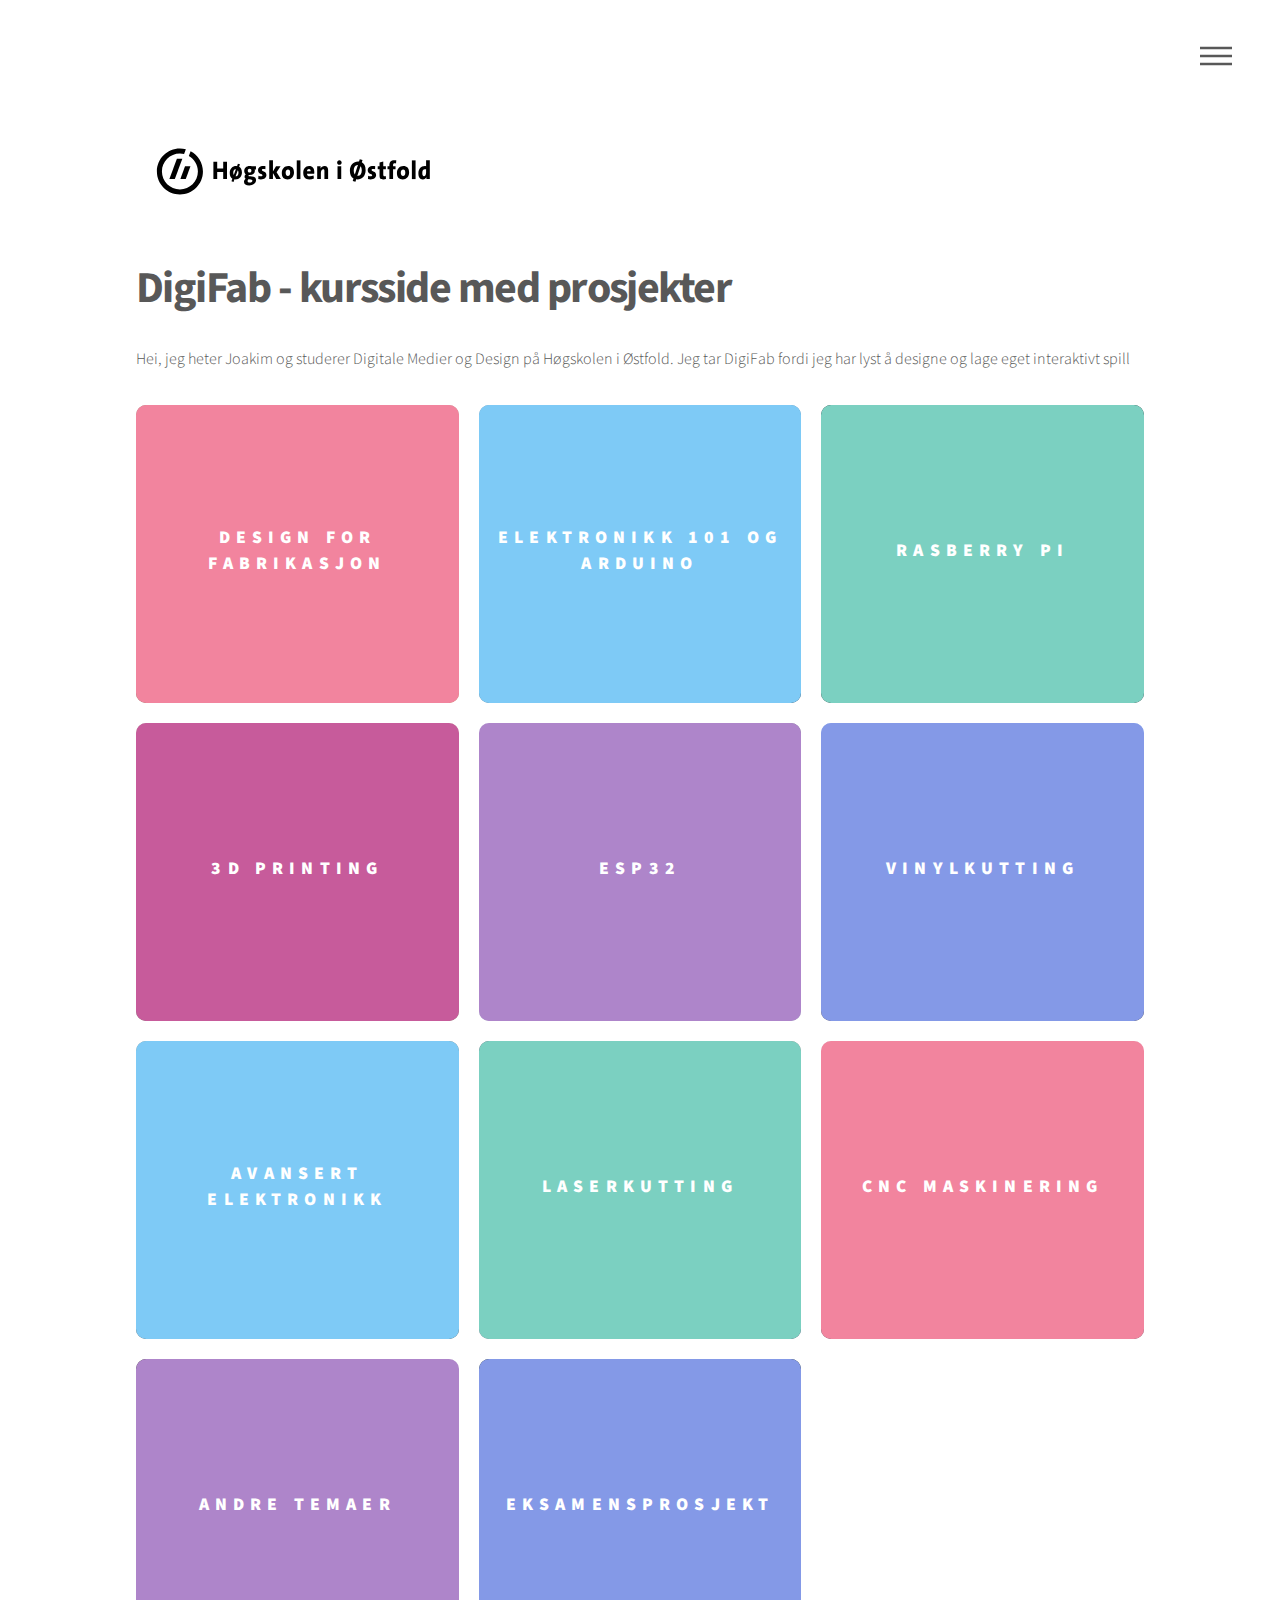
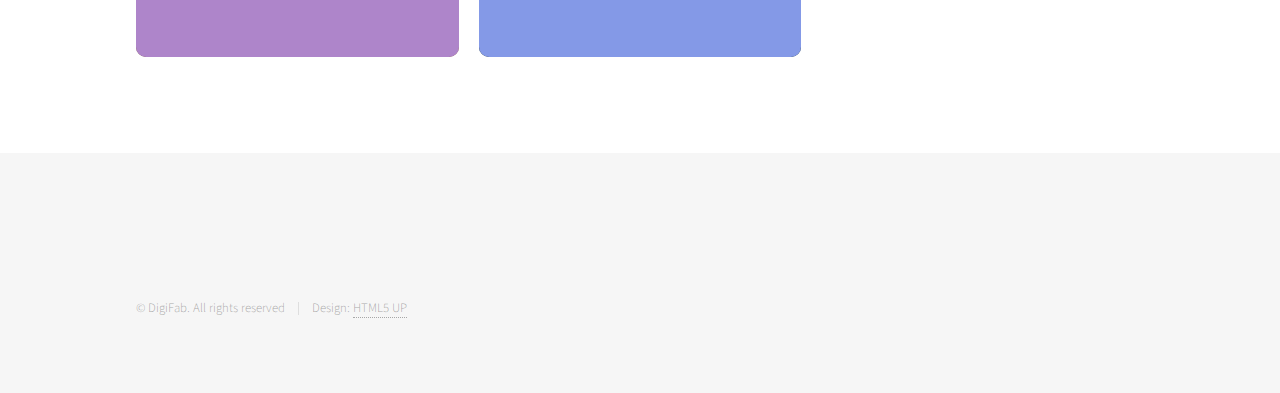
==== commit f33a787c: "Update index.html" ====
--- a/docs/index.html
+++ b/docs/index.html
@@ -49,8 +49,7 @@
 						<div class="inner">
 							<header>
 								<h1>DigiFab - kursside med prosjekter</h1>
-								<p>Hei, jeg heter Joakim og studerer Digitale Medier og Design på Høgskolen i Østfold. Jeg har tidligere studert Matematikk, Informatikk og Teknologi på UiO og kodet i Python.
-									Det var noe jeg fant ut at jeg ikke ville jobbe med videre. Etter jeg er ferdig med studiet har jeg lyst til å jobbe jobbe som UX/UI Designer. </p>	
+								<p>Hei, jeg heter Joakim og studerer Digitale Medier og Design på Høgskolen i Østfold. Jeg tar DigiFab fordi jeg har lyst å designe og lage eget interaktivt spill </p>	
 							</header>
 							<section class="tiles">
 								<article class="style1">
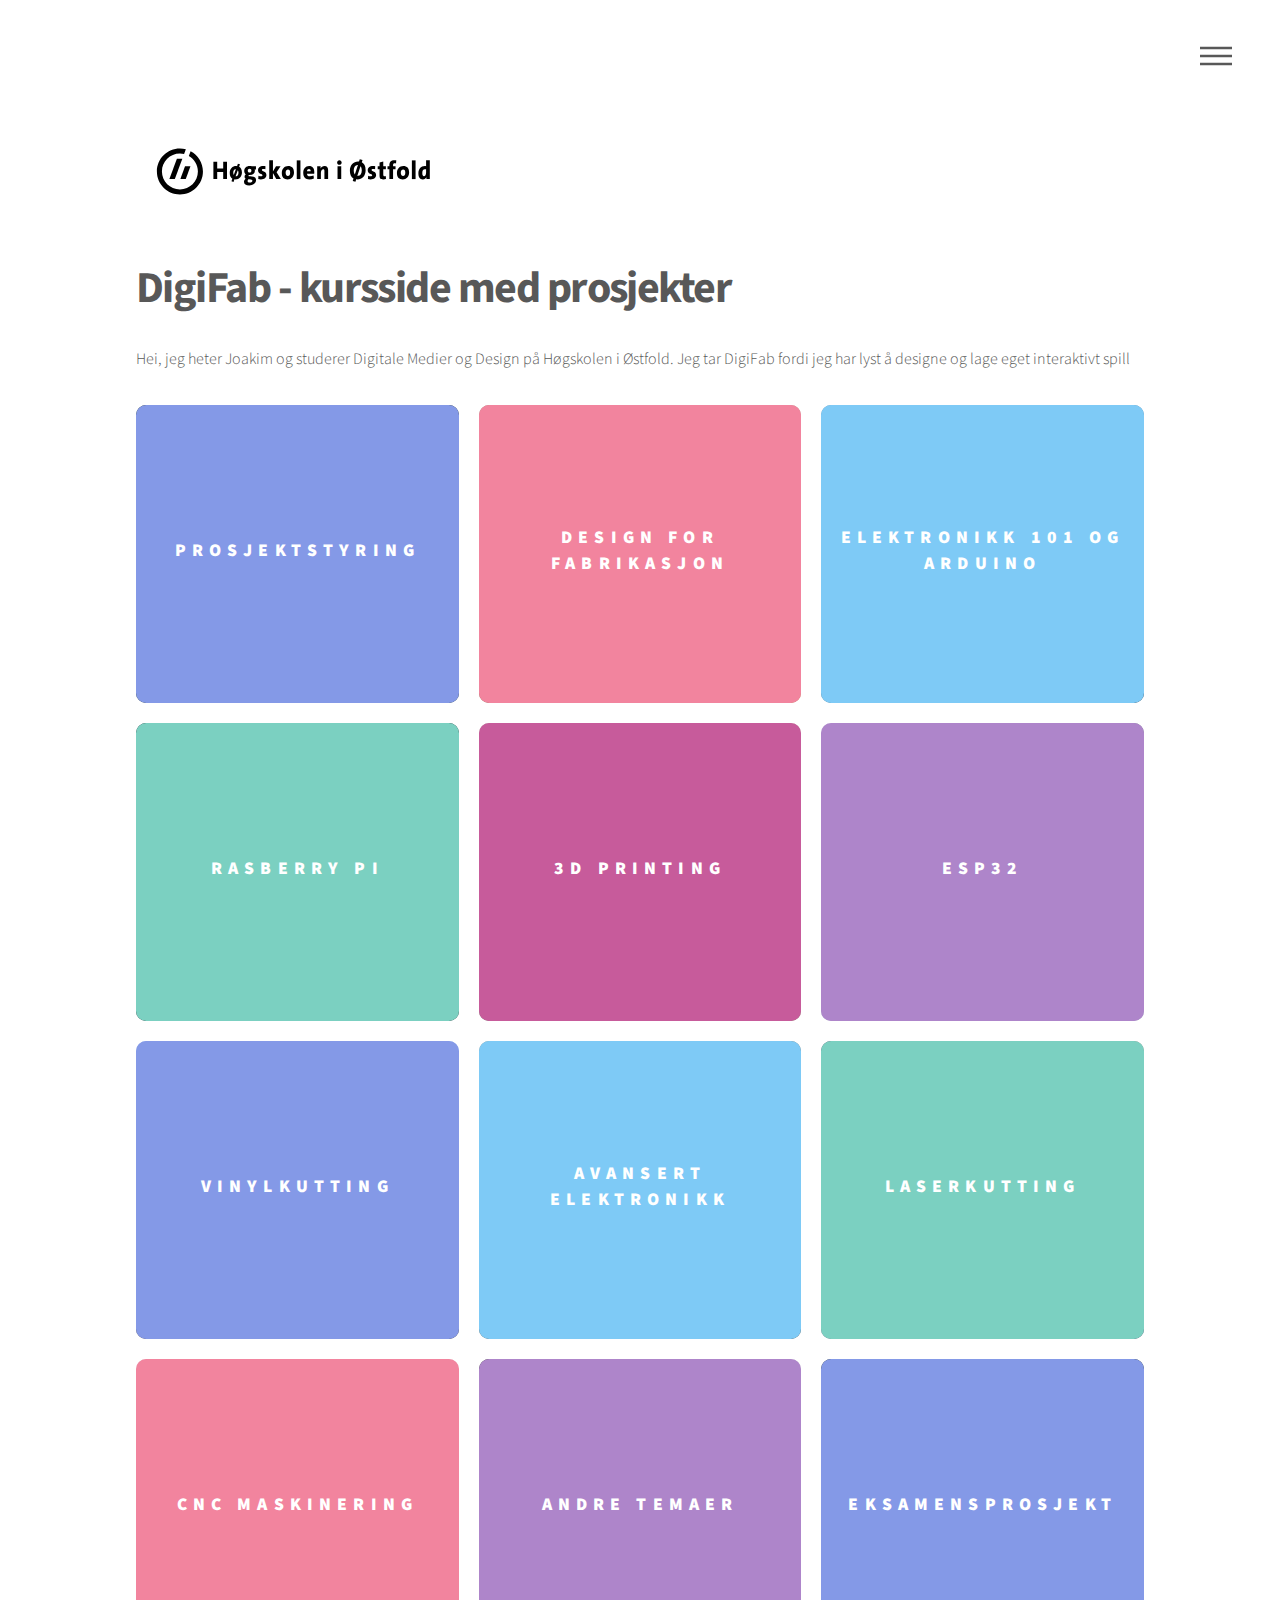
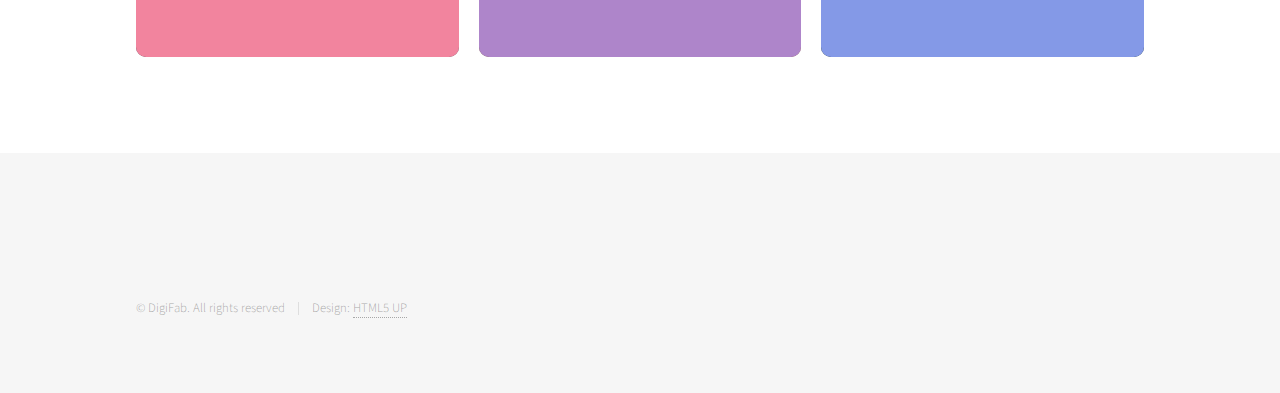
==== commit 5a6fbde1: "fiksa en side til opg 1 prosjektside" ====
--- a/docs/index.html
+++ b/docs/index.html
@@ -52,6 +52,17 @@
 								<p>Hei, jeg heter Joakim og studerer Digitale Medier og Design på Høgskolen i Østfold. Jeg tar DigiFab fordi jeg har lyst å designe og lage eget interaktivt spill </p>	
 							</header>
 							<section class="tiles">
+								<article class="style6">
+									<span class="image">
+										<img src="images/pic11.jpg" alt="" />
+									</span>
+									<a href="prosjektstyring.html">
+										<h2>Prosjektstyring</h2>
+										<div class="content">
+											<p>Sed nisl arcu euismod sit amet nisi lorem etiam dolor veroeros et feugiat.</p>
+										</div>
+									</a>
+								</article>
 								<article class="style1">
 									<span class="image">
 										<img src="images/pic01.jpg" alt="" />
@@ -173,6 +184,8 @@
 										</div>
 									</a>
 								</article>
+								
+								
 
 							</section>
 						</div>
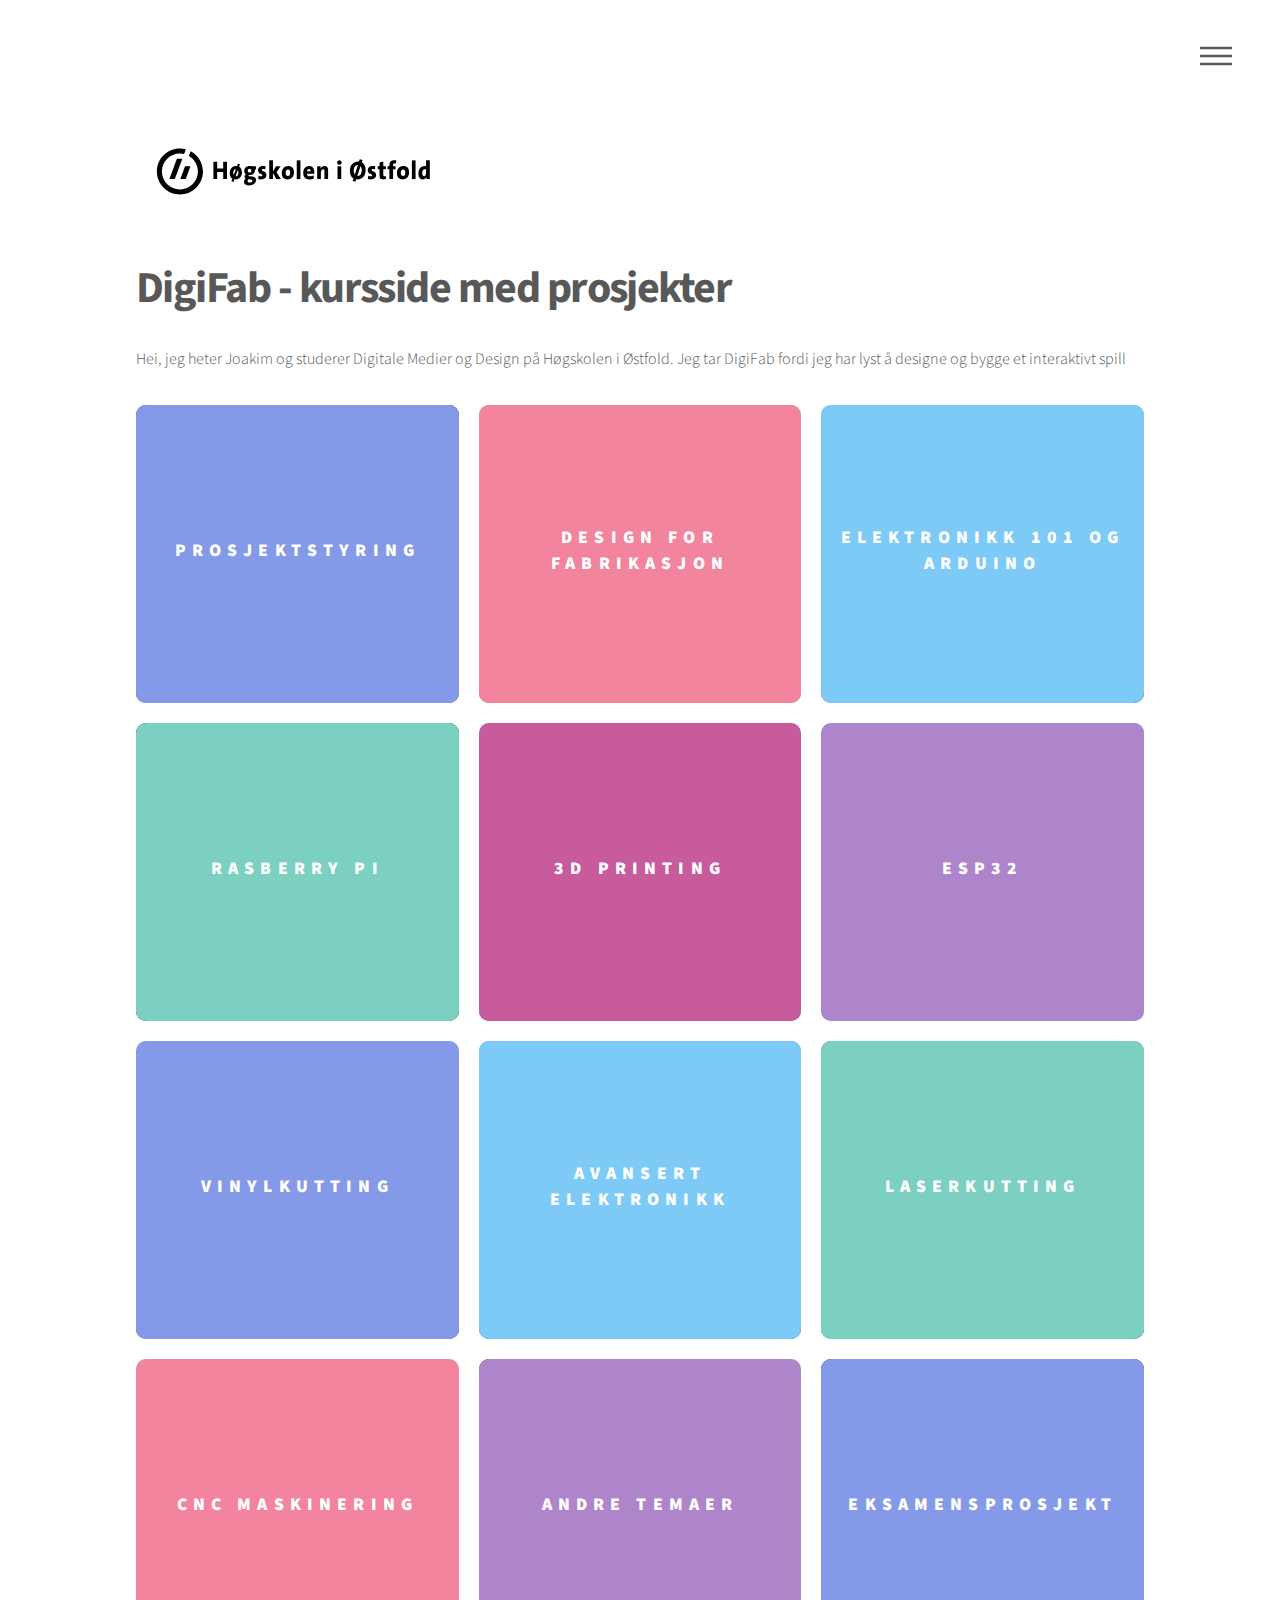
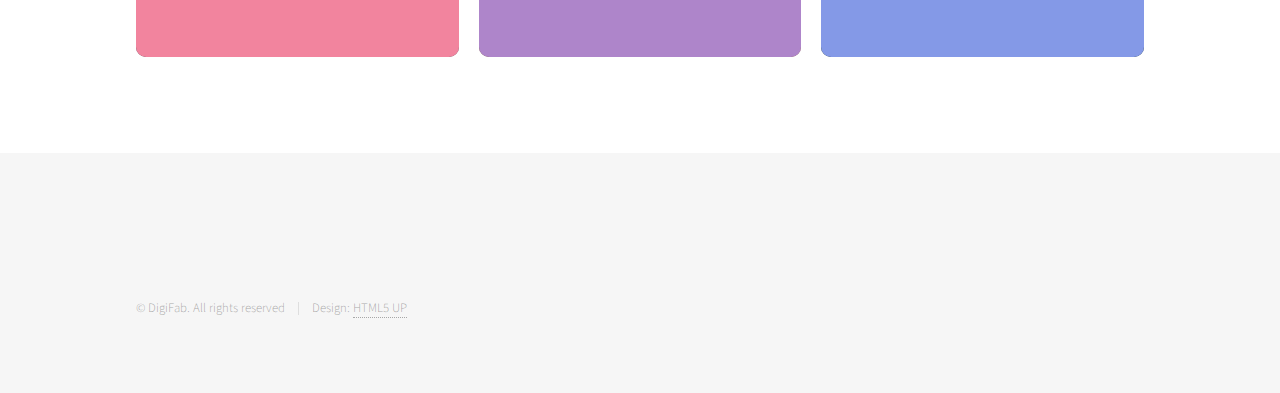
==== commit 6f56ffbb: "opg 1 og intro" ====
--- a/docs/index.html
+++ b/docs/index.html
@@ -49,7 +49,7 @@
 						<div class="inner">
 							<header>
 								<h1>DigiFab - kursside med prosjekter</h1>
-								<p>Hei, jeg heter Joakim og studerer Digitale Medier og Design på Høgskolen i Østfold. Jeg tar DigiFab fordi jeg har lyst å designe og lage eget interaktivt spill </p>	
+								<p>Hei, jeg heter Joakim og studerer Digitale Medier og Design på Høgskolen i Østfold. Jeg tar DigiFab fordi jeg har lyst å designe og bygge et interaktivt spill </p>	
 							</header>
 							<section class="tiles">
 								<article class="style6">
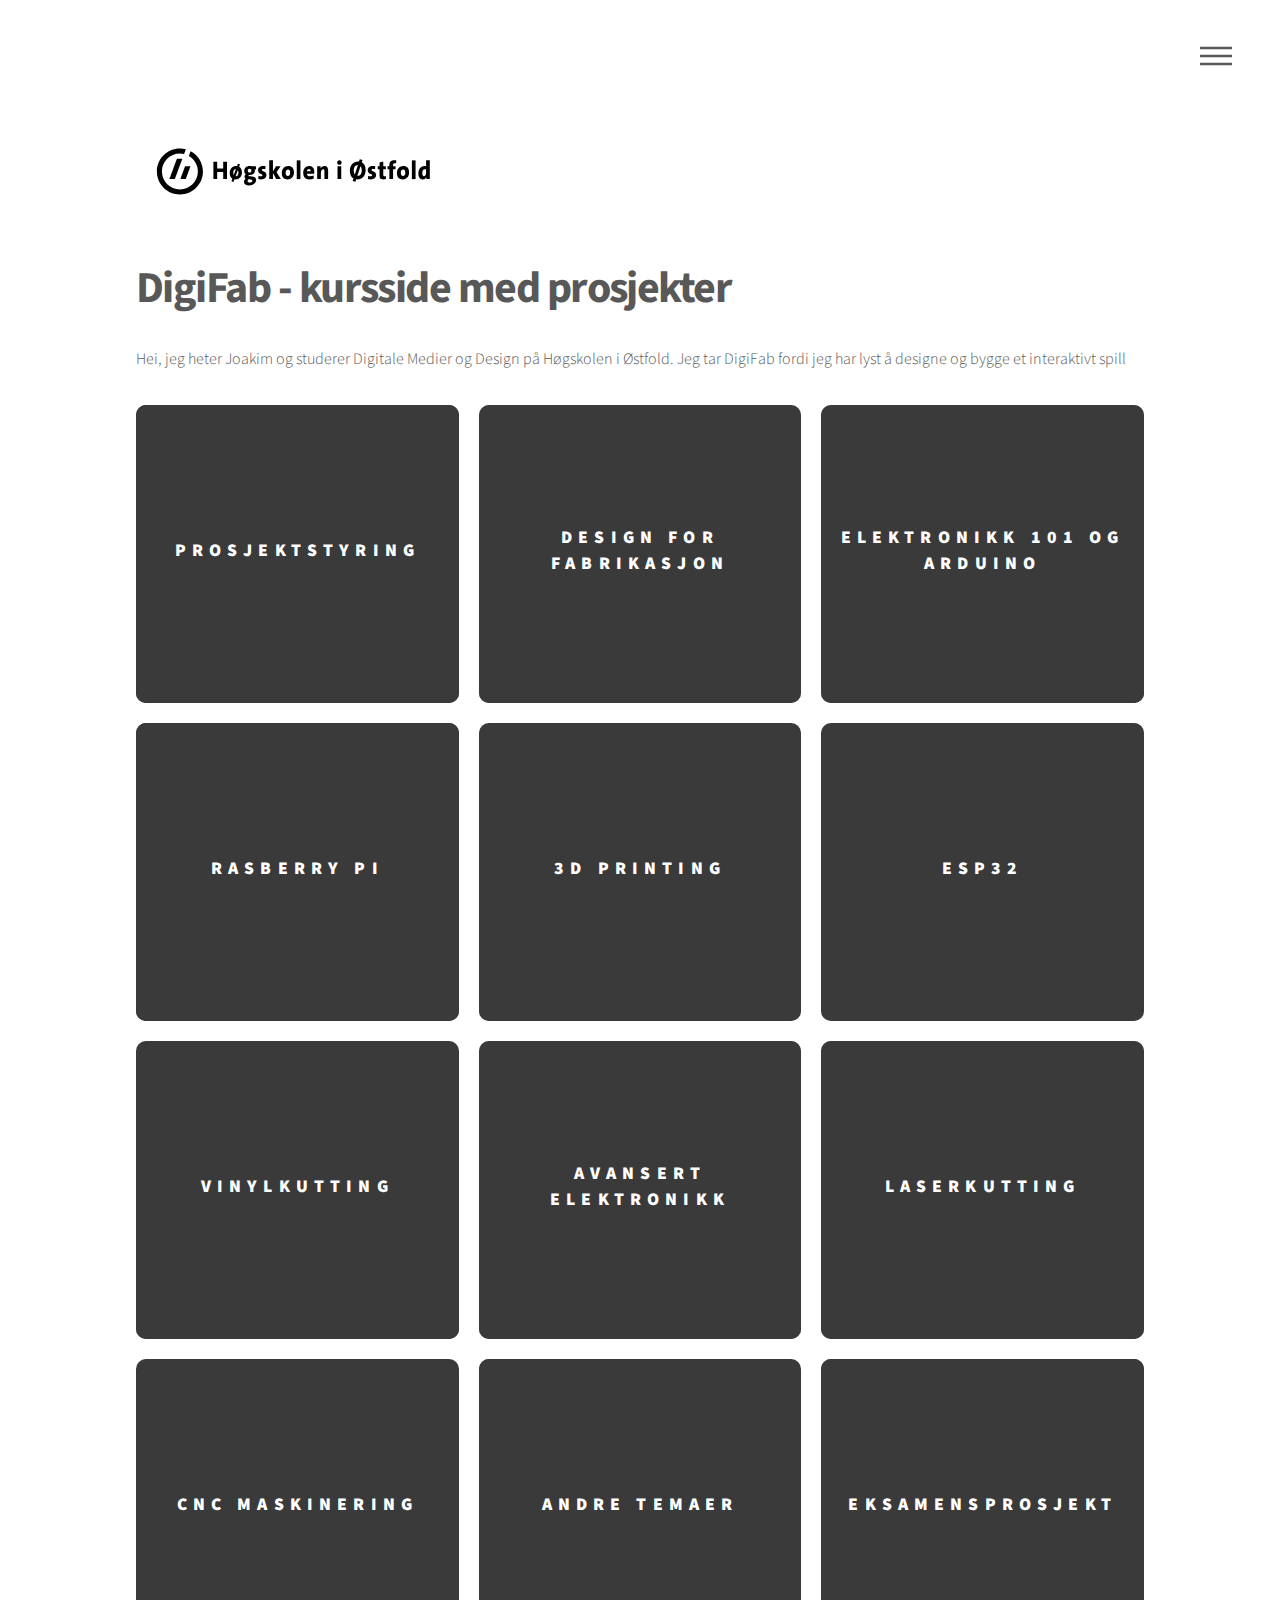
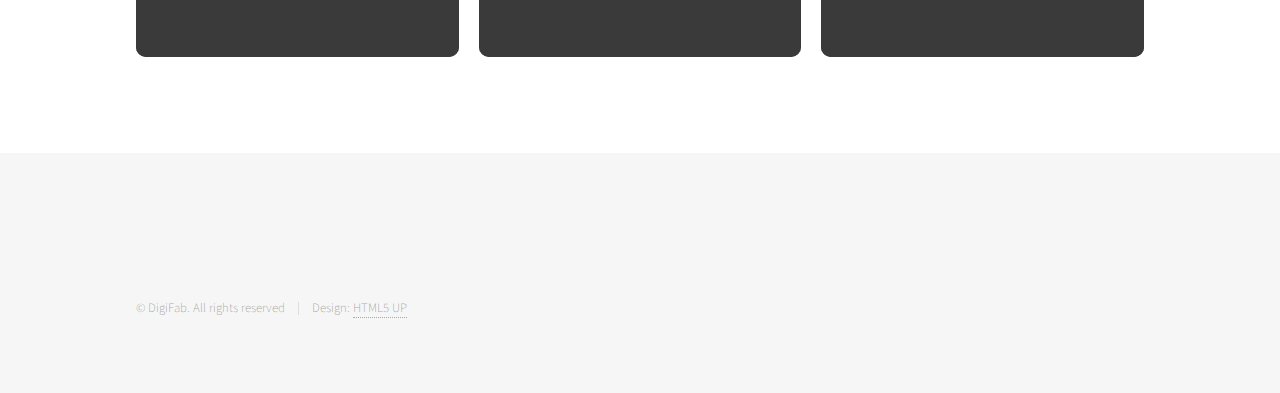
==== commit 2aa6b616: "Bakgrunnsbilde på prosjektene" ====
--- a/docs/index.html
+++ b/docs/index.html
@@ -52,14 +52,14 @@
 								<p>Hei, jeg heter Joakim og studerer Digitale Medier og Design på Høgskolen i Østfold. Jeg tar DigiFab fordi jeg har lyst å designe og bygge et interaktivt spill </p>	
 							</header>
 							<section class="tiles">
-								<article class="style6">
+								<article class="style1">
 									<span class="image">
 										<img src="images/pic11.jpg" alt="" />
 									</span>
 									<a href="prosjektstyring.html">
 										<h2>Prosjektstyring</h2>
 										<div class="content">
-											<p>Sed nisl arcu euismod sit amet nisi lorem etiam dolor veroeros et feugiat.</p>
+											<p>Sette opp GitHub og GitHub Pages</p>
 										</div>
 									</a>
 								</article>
@@ -74,7 +74,7 @@
 										</div>
 									</a>
 								</article>
-								<article class="style2">
+								<article class="style1">
 									<span class="image">
 										<img src="images/pic02.jpg" alt="" />
 									</span>
@@ -85,7 +85,7 @@
 										</div>
 									</a>
 								</article>
-								<article class="style3">
+								<article class="style1">
 									<span class="image">
 										<img src="images/pic03.jpg" alt="" />
 									</span>
@@ -96,7 +96,7 @@
 										</div>
 									</a>
 								</article>
-								<article class="style4">
+								<article class="style1">
 									<span class="image">
 										<img src="images/pic04.jpg" alt="" />
 									</span>
@@ -107,7 +107,7 @@
 										</div>
 									</a>
 								</article>
-								<article class="style5">
+								<article class="style1">
 									<span class="image">
 										<img src="images/pic05.jpg" alt="" />
 									</span>
@@ -118,7 +118,7 @@
 										</div>
 									</a>
 								</article>
-								<article class="style6">
+								<article class="style1">
 									<span class="image">
 										<img src="images/pic06.jpg" alt="" />
 									</span>
@@ -129,7 +129,7 @@
 										</div>
 									</a>
 								</article>
-								<article class="style2">
+								<article class="style1">
 									<span class="image">
 										<img src="images/pic07.jpg" alt="" />
 									</span>
@@ -140,7 +140,7 @@
 										</div>
 									</a>
 								</article>
-								<article class="style3">
+								<article class="style1">
 									<span class="image">
 										<img src="images/pic08.jpg" alt="" />
 									</span>
@@ -162,7 +162,7 @@
 										</div>
 									</a>
 								</article>
-								<article class="style5">
+								<article class="style1">
 									<span class="image">
 										<img src="images/pic10.jpg" alt="" />
 									</span>
@@ -173,7 +173,7 @@
 										</div>
 									</a>
 								</article>
-								<article class="style6">
+								<article class="style1">
 									<span class="image">
 										<img src="images/pic11.jpg" alt="" />
 									</span>
--- a/docs/assets/css/main.css
+++ b/docs/assets/css/main.css
@@ -2697,7 +2697,7 @@
 					}
 
 			.tiles article.style1 > .image:before {
-				background-color: #f2849e;
+				background-color: #3a3a3a;
 			}
 
 			.tiles article.style2 > .image:before {
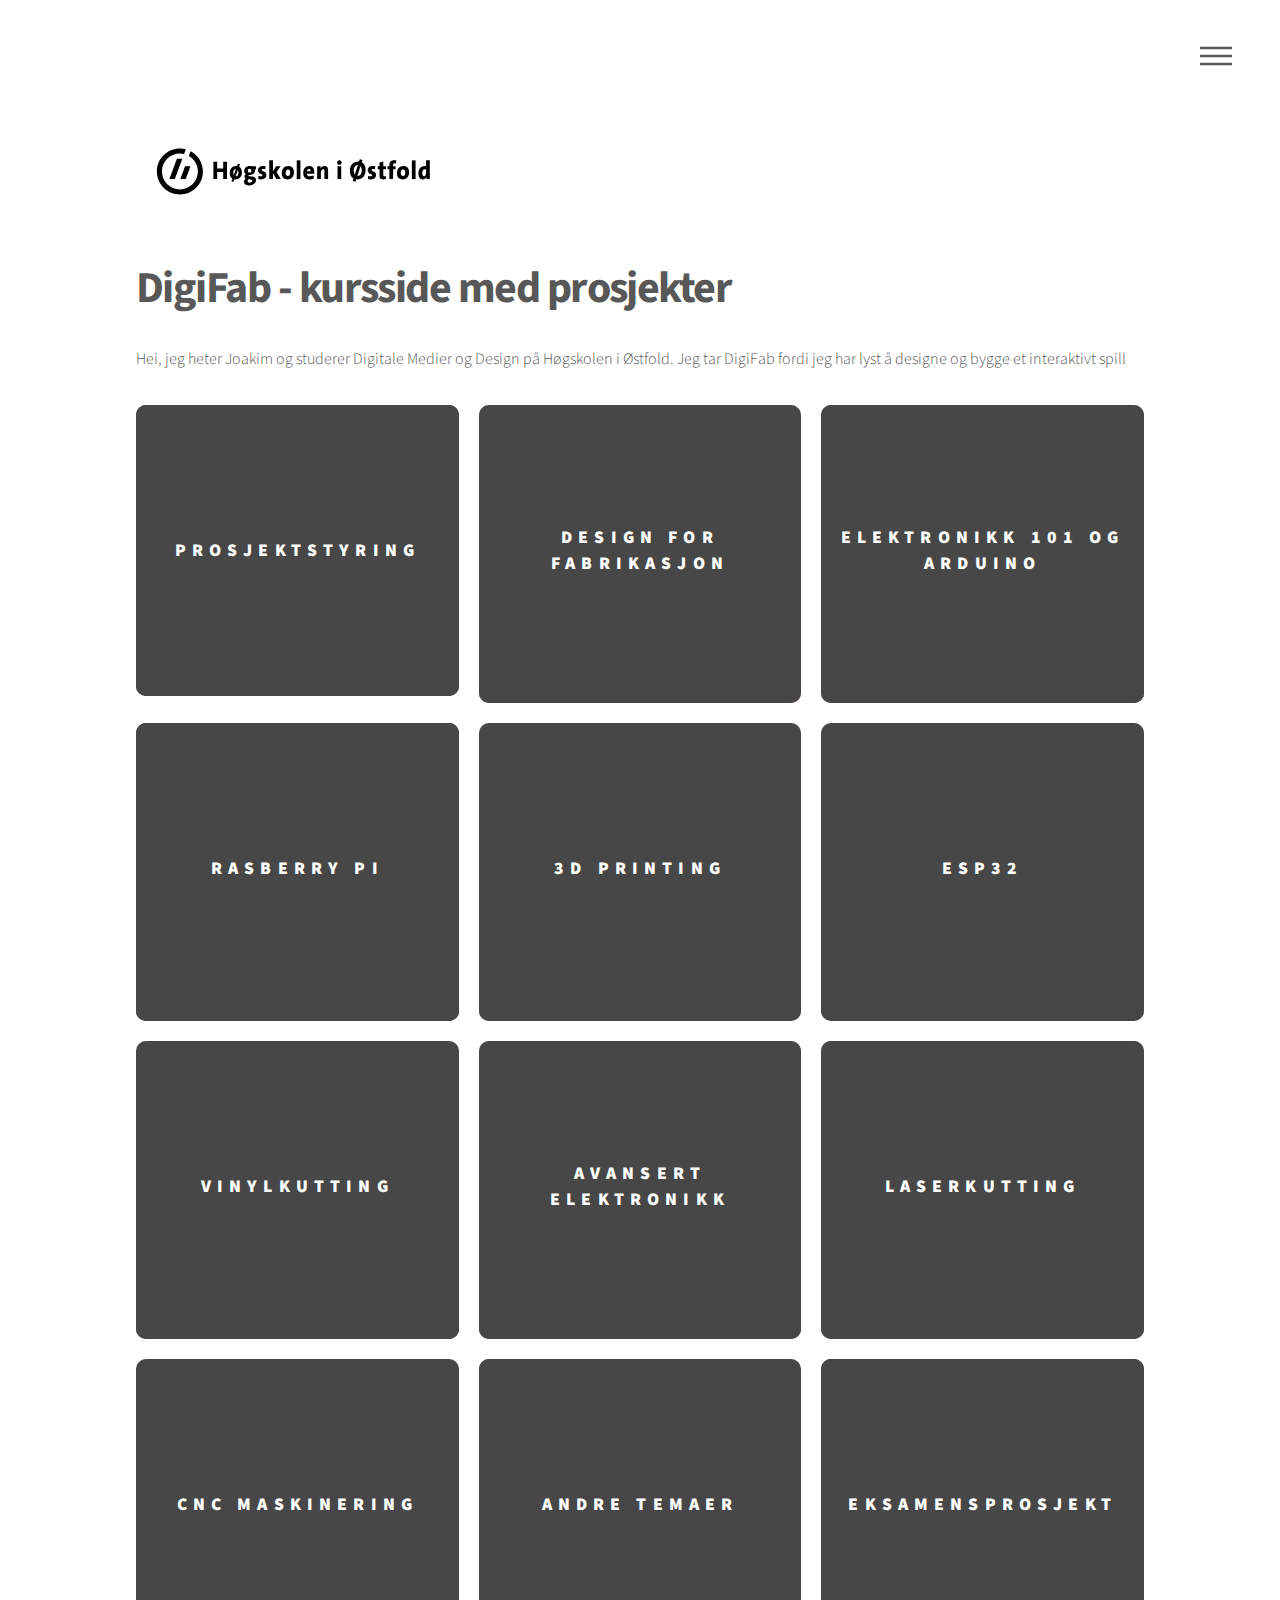
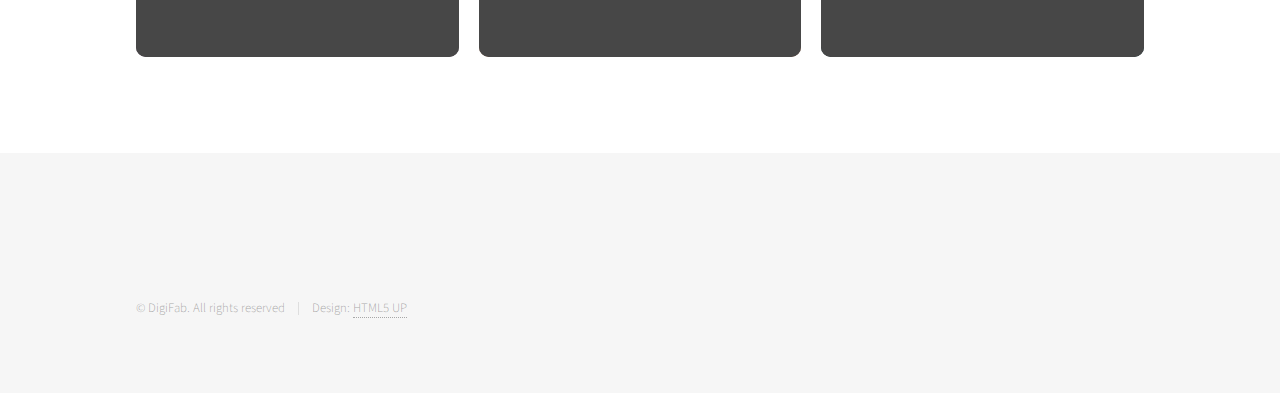
==== commit 498cc884: "Prosjektstyring" ====
--- a/docs/index.html
+++ b/docs/index.html
@@ -54,7 +54,7 @@
 							<section class="tiles">
 								<article class="style1">
 									<span class="image">
-										<img src="images/pic11.jpg" alt="" />
+										<img src="images/prosjektstyring_logo.JPG" alt="" />
 									</span>
 									<a href="prosjektstyring.html">
 										<h2>Prosjektstyring</h2>
--- a/docs/assets/css/main.css
+++ b/docs/assets/css/main.css
@@ -2697,27 +2697,27 @@
 					}
 
 			.tiles article.style1 > .image:before {
+				background-color: #474747;
+			}
+
+			.tiles article.style2 > .image:before {
 				background-color: #3a3a3a;
 			}
 
-			.tiles article.style2 > .image:before {
-				background-color: #7ecaf6;
-			}
-
 			.tiles article.style3 > .image:before {
-				background-color: #7bd0c1;
+				background-color: #3a3a3a;
 			}
 
 			.tiles article.style4 > .image:before {
-				background-color: #c75b9b;
+				background-color: #3a3a3a;
 			}
 
 			.tiles article.style5 > .image:before {
-				background-color: #ae85ca;
+				background-color: #3a3a3a;
 			}
 
 			.tiles article.style6 > .image:before {
-				background-color: #8499e7;
+				background-color: #3a3a3a;
 			}
 
 			body:not(.is-touch) .tiles article:hover > .image {
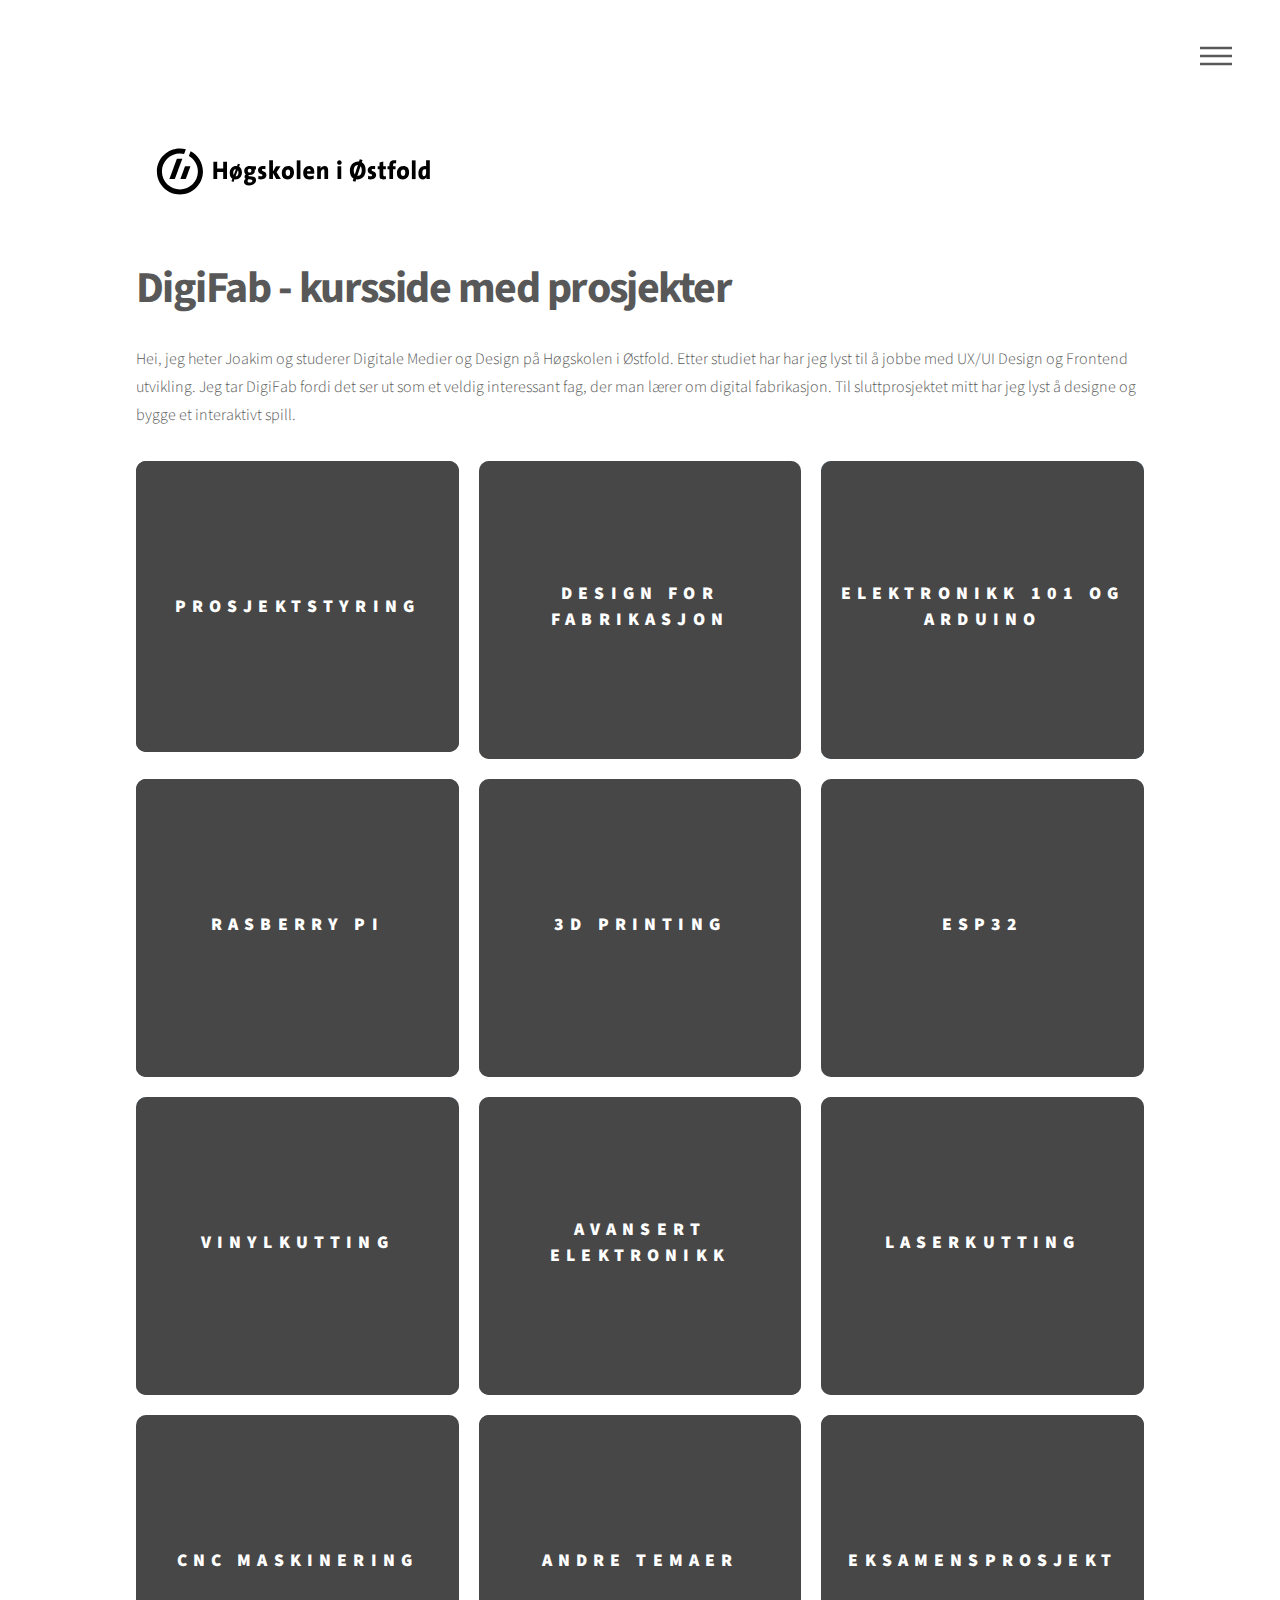
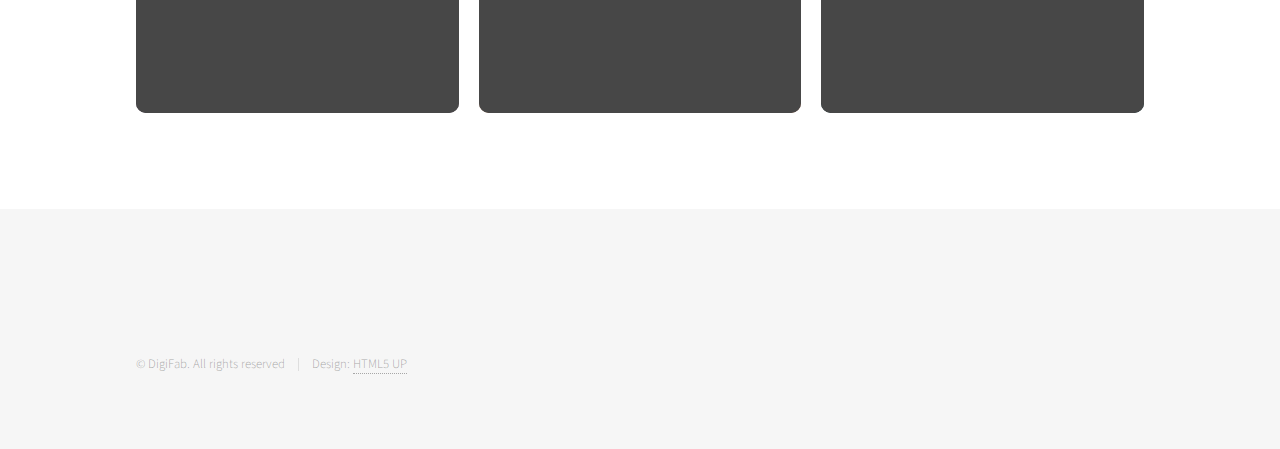
==== commit ca8b29c4: "Intro og ikke startet prosjekter" ====
--- a/docs/index.html
+++ b/docs/index.html
@@ -40,7 +40,6 @@
 						<h2>Menu</h2>
 						<ul>
 							<li><a href="index.html">Home</a></li>
-							<li><a href="elements.html">Elements</a></li>
 						</ul>
 					</nav>
 
@@ -49,7 +48,10 @@
 						<div class="inner">
 							<header>
 								<h1>DigiFab - kursside med prosjekter</h1>
-								<p>Hei, jeg heter Joakim og studerer Digitale Medier og Design på Høgskolen i Østfold. Jeg tar DigiFab fordi jeg har lyst å designe og bygge et interaktivt spill </p>	
+								<p>Hei, jeg heter Joakim og studerer Digitale Medier og Design på Høgskolen i Østfold. Etter studiet har
+									har jeg lyst til å jobbe med UX/UI Design og Frontend utvikling. Jeg tar DigiFab fordi det ser ut som
+									et veldig interessant fag, der man lærer om digital fabrikasjon. Til sluttprosjektet mitt har jeg lyst å
+									designe og bygge et interaktivt spill. </p>	
 							</header>
 							<section class="tiles">
 								<article class="style1">
@@ -67,10 +69,10 @@
 									<span class="image">
 										<img src="images/pic01.jpg" alt="" />
 									</span>
-									<a href="design_for_fabrikasjon.html">
+									<a href="ikkestartet.html">
 										<h2>Design for fabrikasjon</h2>
 										<div class="content">
-											<p>Sed nisl arcu euismod sit amet nisi lorem etiam dolor veroeros et feugiat.</p>
+											<p>IKKE STARTET</p>
 										</div>
 									</a>
 								</article>
@@ -78,10 +80,10 @@
 									<span class="image">
 										<img src="images/pic02.jpg" alt="" />
 									</span>
-									<a href="generic.html">
+									<a href="ikkestartet.html">
 										<h2>Elektronikk 101 og Arduino</h2>
 										<div class="content">
-											<p>Sed nisl arcu euismod sit amet nisi lorem etiam dolor veroeros et feugiat.</p>
+											<p>IKKE STARTET</p>
 										</div>
 									</a>
 								</article>
@@ -89,10 +91,10 @@
 									<span class="image">
 										<img src="images/pic03.jpg" alt="" />
 									</span>
-									<a href="generic.html">
+									<a href="ikkestartet.html">
 										<h2>Rasberry Pi</h2>
 										<div class="content">
-											<p>Sed nisl arcu euismod sit amet nisi lorem etiam dolor veroeros et feugiat.</p>
+											<p>IKKE STARTET</p>
 										</div>
 									</a>
 								</article>
@@ -100,10 +102,10 @@
 									<span class="image">
 										<img src="images/pic04.jpg" alt="" />
 									</span>
-									<a href="generic.html">
+									<a href="ikkestartet.html">
 										<h2>3D Printing</h2>
 										<div class="content">
-											<p>Sed nisl arcu euismod sit amet nisi lorem etiam dolor veroeros et feugiat.</p>
+											<p>IKKE STARTET</p>
 										</div>
 									</a>
 								</article>
@@ -111,10 +113,10 @@
 									<span class="image">
 										<img src="images/pic05.jpg" alt="" />
 									</span>
-									<a href="generic.html">
+									<a href="ikkestartet.html">
 										<h2>ESP32</h2>
 										<div class="content">
-											<p>Sed nisl arcu euismod sit amet nisi lorem etiam dolor veroeros et feugiat.</p>
+											<p>IKKE STARTET</p>
 										</div>
 									</a>
 								</article>
@@ -122,10 +124,10 @@
 									<span class="image">
 										<img src="images/pic06.jpg" alt="" />
 									</span>
-									<a href="generic.html">
+									<a href="ikkestartet.html">
 										<h2>Vinylkutting</h2>
 										<div class="content">
-											<p>Sed nisl arcu euismod sit amet nisi lorem etiam dolor veroeros et feugiat.</p>
+											<p>IKKE STARTET</p>
 										</div>
 									</a>
 								</article>
@@ -133,10 +135,10 @@
 									<span class="image">
 										<img src="images/pic07.jpg" alt="" />
 									</span>
-									<a href="generic.html">
+									<a href="ikkestartet.html">
 										<h2>Avansert elektronikk</h2>
 										<div class="content">
-											<p>Sed nisl arcu euismod sit amet nisi lorem etiam dolor veroeros et feugiat.</p>
+											<p>IKKE STARTET</p>
 										</div>
 									</a>
 								</article>
@@ -144,10 +146,10 @@
 									<span class="image">
 										<img src="images/pic08.jpg" alt="" />
 									</span>
-									<a href="generic.html">
+									<a href="ikkestartet.html">
 										<h2>Laserkutting</h2>
 										<div class="content">
-											<p>Sed nisl arcu euismod sit amet nisi lorem etiam dolor veroeros et feugiat.</p>
+											<p>IKKE STARTET</p>
 										</div>
 									</a>
 								</article>
@@ -155,10 +157,10 @@
 									<span class="image">
 										<img src="images/pic09.jpg" alt="" />
 									</span>
-									<a href="generic.html">
+									<a href="ikkestartet.html">
 										<h2>CNC Maskinering</h2>
 										<div class="content">
-											<p>Sed nisl arcu euismod sit amet nisi lorem etiam dolor veroeros et feugiat.</p>
+											<p>IKKE STARTET</p>
 										</div>
 									</a>
 								</article>
@@ -166,10 +168,10 @@
 									<span class="image">
 										<img src="images/pic10.jpg" alt="" />
 									</span>
-									<a href="generic.html">
+									<a href="ikkestartet.html">
 										<h2>Andre temaer</h2>
 										<div class="content">
-											<p>Sed nisl arcu euismod sit amet nisi lorem etiam dolor veroeros et feugiat.</p>
+											<p>IKKE STARTET</p>
 										</div>
 									</a>
 								</article>
@@ -177,10 +179,10 @@
 									<span class="image">
 										<img src="images/pic11.jpg" alt="" />
 									</span>
-									<a href="generic.html">
+									<a href="ikkestartet.html">
 										<h2>Eksamensprosjekt</h2>
 										<div class="content">
-											<p>Sed nisl arcu euismod sit amet nisi lorem etiam dolor veroeros et feugiat.</p>
+											<p>IKKE STARTET</p>
 										</div>
 									</a>
 								</article>
